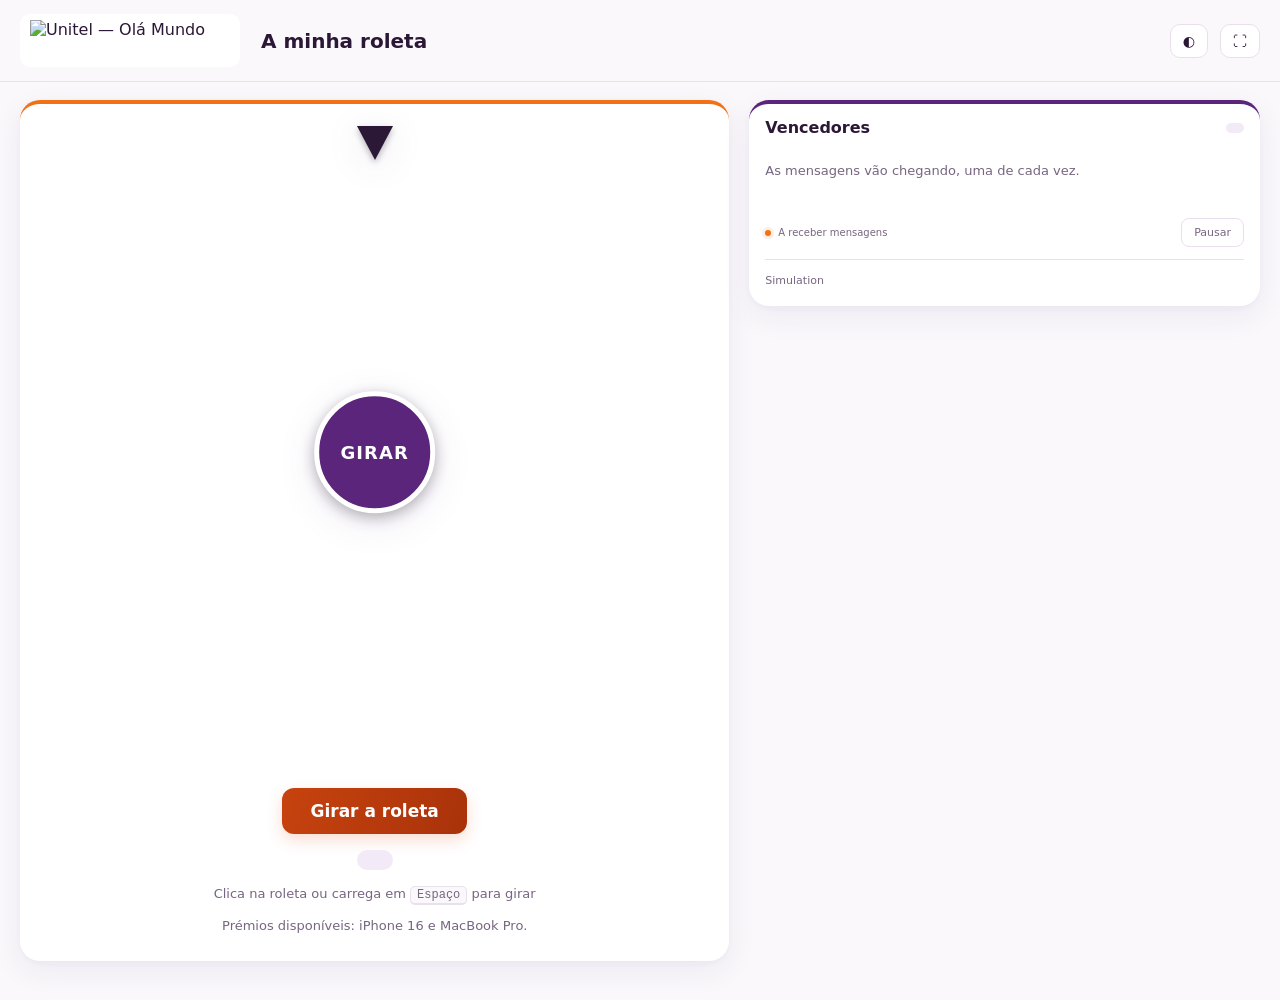
==== index.html @ e305be03 "Add files via upload" ====
<!doctype html>
<html lang="pt">
<head>
<meta charset="utf-8" />
<meta name="viewport" content="width=device-width, initial-scale=1, viewport-fit=cover" />
<title>Roleta de prémios</title>
<link rel="stylesheet" href="assets/participacao.css" />
<style>
:root {
  --brand-orange: #f27114; --brand-orange-deep: #c7430f; --brand-purple: #5b257c;
  --bg: #faf8fb; --panel: #ffffff; --ink: #2b1736; --muted: #776581; --line: #eadfed;
  --accent: #5b257c; --accent-ink: #fff; --accent-soft: #f3eaf7; --danger: #c63535;
  --shadow: 0 10px 30px #5b257c12, 0 2px 6px #5b257c0a;
  color-scheme: light; font-family: system-ui, -apple-system, "Segoe UI", Roboto, Arial, sans-serif;
}
@media (prefers-color-scheme: dark) {
  :root:not([data-theme="light"]) {
    --bg: #190f20; --panel: #281b30; --ink: #fff7fc; --muted: #c7b3ce; --line: #4b3555;
    --accent: #ffad68; --accent-soft: #3e2545; --shadow: 0 10px 30px #0006; color-scheme: dark;
  }
}
:root[data-theme="dark"] {
  --bg: #190f20; --panel: #281b30; --ink: #fff7fc; --muted: #c7b3ce; --line: #4b3555;
  --accent: #ffad68; --accent-soft: #3e2545; --shadow: 0 10px 30px #0006; color-scheme: dark;
}
* { box-sizing: border-box; }
body { margin: 0; min-height: 100vh; background: var(--bg); color: var(--ink); }
button, input, textarea, select { font: inherit; color: inherit; }
button { cursor: pointer; }
button:disabled { opacity: .5; cursor: not-allowed; }
[hidden] { display: none !important; }

header { display: flex; align-items: center; gap: 12px; padding: 14px 20px; max-width: 1280px; margin: 0 auto; }
.logo { display: block; width: 220px; height: auto; flex: none; object-fit: contain; background: #fff; border-radius: 10px; padding: 6px 10px; }
#wheelTitle { flex: 1; min-width: 0; border: 1px solid transparent; background: transparent; font-size: 20px; font-weight: 700; padding: 6px 8px; border-radius: 8px; }
#wheelTitle:hover, #wheelTitle:focus { border-color: var(--line); background: var(--panel); outline: none; }
.icon-btn { border: 1px solid var(--line); background: var(--panel); border-radius: 10px; padding: 8px 12px; font-size: 14px; white-space: nowrap; }
.icon-btn:hover { border-color: var(--accent); }

main { display: grid; grid-template-columns: minmax(0, 1.25fr) minmax(320px, .9fr); gap: 20px; max-width: 1280px; margin: 0 auto; padding: 0 20px 40px; }
@media (max-width: 900px) { main { grid-template-columns: minmax(0, 1fr); padding: 0 16px 32px; } header { padding: 12px 16px; } }

.stage { background: var(--panel); border-radius: 20px; box-shadow: var(--shadow); padding: 20px; display: flex; flex-direction: column; align-items: center; gap: 16px; }
.wheel-wrap { position: relative; width: 100%; max-width: 640px; aspect-ratio: 1; }
#wheel { width: 100%; height: 100%; display: block; cursor: pointer; touch-action: manipulation; }
.pointer { position: absolute; left: 50%; top: -6px; transform: translateX(-50%); width: 0; height: 0; border-left: 18px solid transparent; border-right: 18px solid transparent; border-top: 34px solid var(--ink); filter: drop-shadow(0 3px 3px #0004); pointer-events: none; z-index: 2; }
.hub { position: absolute; left: 50%; top: 50%; transform: translate(-50%, -50%); width: 19%; aspect-ratio: 1; border-radius: 50%; border: 5px solid #fff; background: var(--brand-purple); color: #fff; font-weight: 800; font-size: clamp(12px, 2.4vw, 18px); letter-spacing: .06em; box-shadow: 0 4px 14px #0004; }
.hub:hover:not(:disabled) { filter: brightness(1.1); }
.spin-row { display: flex; gap: 10px; flex-wrap: wrap; justify-content: center; align-items: center; }
.primary { background: var(--brand-orange-deep); color: var(--accent-ink); border: 0; border-radius: 12px; padding: 13px 28px; font-weight: 700; font-size: 17px; box-shadow: 0 6px 16px #e04a1130; }
.primary:hover:not(:disabled) { filter: brightness(1.08); }
.hint { color: var(--muted); font-size: 13px; }
kbd { border: 1px solid var(--line); border-bottom-width: 2px; border-radius: 5px; padding: 1px 6px; font-size: 12px; background: var(--bg); }

.side { display: flex; flex-direction: column; gap: 20px; min-width: 0; }
.card { background: var(--panel); border-radius: 20px; box-shadow: var(--shadow); overflow: hidden; }
.card-head { display: flex; align-items: center; justify-content: space-between; gap: 10px; padding: 14px 16px 0; }
.card-head h2 { margin: 0; font-size: 16px; }
.badge { background: var(--accent-soft); color: var(--accent); font-weight: 700; font-size: 12px; padding: 3px 9px; border-radius: 999px; }
.tabs { display: flex; gap: 2px; padding: 10px 10px 0; border-bottom: 1px solid var(--line); overflow-x: auto; }
.tab { border: 0; background: none; padding: 9px 12px; border-bottom: 2px solid transparent; color: var(--muted); font-weight: 600; font-size: 14px; white-space: nowrap; }
.tab[aria-selected="true"] { color: var(--accent); border-bottom-color: var(--accent); }
.panel { padding: 14px 16px 16px; }
.toolbar { display: flex; flex-wrap: wrap; gap: 6px; margin-bottom: 10px; }
.toolbar button { border: 1px solid var(--line); background: var(--bg); border-radius: 8px; padding: 6px 10px; font-size: 13px; }
.toolbar button:hover:not(:disabled) { border-color: var(--accent); color: var(--accent); }

#entriesText { width: 100%; min-height: 300px; resize: vertical; border: 1px solid var(--line); border-radius: 12px; padding: 10px 12px; background: var(--bg); line-height: 1.55; font-size: 15px; }
#entriesText:focus, .row input:focus, .field input:focus, .field select:focus { outline: 2px solid var(--accent); outline-offset: -1px; }
.list { max-height: 360px; overflow-y: auto; display: flex; flex-direction: column; gap: 6px; }
.row { display: grid; grid-template-columns: 14px 1fr 58px 30px 30px; gap: 6px; align-items: center; }
.row .dot { width: 14px; height: 14px; border-radius: 50%; }
.row input { min-width: 0; border: 1px solid var(--line); background: var(--bg); border-radius: 8px; padding: 6px 8px; font-size: 14px; }
.row.off input[type=text] { text-decoration: line-through; color: var(--muted); }
.row button { border: 0; background: none; padding: 4px; border-radius: 6px; color: var(--muted); font-size: 15px; }
.row button:hover { background: var(--bg); color: var(--ink); }
.list-head { display: grid; grid-template-columns: 14px 1fr 58px 30px 30px; gap: 6px; font-size: 11px; color: var(--muted); text-transform: uppercase; letter-spacing: .06em; margin-bottom: 6px; }
.add-row { display: flex; gap: 6px; margin-top: 10px; }
.add-row input { flex: 1; min-width: 0; border: 1px solid var(--line); background: var(--bg); border-radius: 8px; padding: 8px 10px; }
.add-row button { border: 0; background: var(--accent); color: var(--accent-ink); border-radius: 8px; padding: 8px 14px; font-weight: 600; }
.help { color: var(--muted); font-size: 12.5px; margin: 8px 0 0; line-height: 1.5; }
code { background: var(--bg); padding: 1px 5px; border-radius: 4px; font-size: 12px; }

.field { display: flex; align-items: center; justify-content: space-between; gap: 12px; padding: 10px 0; border-bottom: 1px solid var(--line); }
.field:last-child { border-bottom: 0; }
.field label { font-size: 14px; }
.field small { display: block; color: var(--muted); font-size: 12px; }
.field input[type=range] { width: 150px; accent-color: var(--accent); }
.field select { border: 1px solid var(--line); background: var(--bg); border-radius: 8px; padding: 6px 8px; }
.switch { appearance: none; width: 40px; height: 23px; border-radius: 999px; background: var(--line); position: relative; flex: none; cursor: pointer; transition: background .15s; }
.switch::after { content: ""; position: absolute; top: 3px; left: 3px; width: 17px; height: 17px; border-radius: 50%; background: #fff; transition: transform .15s; box-shadow: 0 1px 3px #0003; }
.switch:checked { background: var(--accent); }
.switch:checked::after { transform: translateX(17px); }
.palettes { display: grid; grid-template-columns: repeat(auto-fill, minmax(120px, 1fr)); gap: 8px; margin-bottom: 6px; }
.pal { border: 2px solid var(--line); background: var(--bg); border-radius: 10px; padding: 8px; text-align: left; font-size: 13px; }
.pal[aria-pressed="true"] { border-color: var(--accent); }
.pal .sw { display: flex; height: 14px; border-radius: 4px; overflow: hidden; margin-top: 6px; }
.pal .sw span { flex: 1; }

#results { list-style: none; margin: 0; padding: 0; max-height: 260px; overflow-y: auto; }
#results li { display: flex; align-items: center; gap: 10px; padding: 8px 0; border-bottom: 1px solid var(--line); font-size: 14px; }
#results li:last-child { border-bottom: 0; }
#results .n { color: var(--muted); font-size: 12px; width: 26px; flex: none; }
#results .nm { flex: 1; min-width: 0; overflow: hidden; text-overflow: ellipsis; white-space: nowrap; font-weight: 600; }
#results time { color: var(--muted); font-size: 12px; }
.empty { color: var(--muted); font-size: 14px; padding: 6px 0; }

.modal-bg { position: fixed; inset: 0; background: #0008; display: grid; place-items: center; z-index: 50; padding: 16px; animation: fade .2s ease-out; }
.modal { background: var(--panel); border-radius: 22px; padding: 28px 24px 22px; width: min(440px, 100%); text-align: center; box-shadow: 0 30px 60px #0005; animation: pop .35s cubic-bezier(.2, 1.4, .4, 1); }
.modal small { color: var(--muted); text-transform: uppercase; letter-spacing: .12em; font-size: 12px; font-weight: 700; }
.modal h3 { font-size: clamp(26px, 6vw, 40px); margin: 10px 0 20px; word-break: break-word; }
.modal .actions { display: flex; gap: 8px; justify-content: center; flex-wrap: wrap; }
.modal .actions button { border: 1px solid var(--line); background: var(--bg); border-radius: 10px; padding: 10px 16px; font-weight: 600; }
.modal .actions .primary { border: 0; background: var(--brand-orange-deep); }
.modal .actions .danger { color: var(--danger); }
#confetti { position: fixed; inset: 0; pointer-events: none; z-index: 60; width: 100%; height: 100%; }
.toast { position: fixed; left: 50%; bottom: 24px; transform: translateX(-50%); background: var(--ink); color: var(--bg); padding: 10px 18px; border-radius: 10px; font-size: 14px; z-index: 70; box-shadow: var(--shadow); max-width: calc(100% - 32px); }
@keyframes fade { from { opacity: 0; } }
@keyframes pop { from { transform: scale(.7); opacity: 0; } }
.side > .card:first-child, .side > .card:last-child, #clearResBtn { display: none; }
.prize-image { display: block; width: min(280px, 100%); height: 200px; object-fit: contain; margin: 20px auto; }
#attemptStatus { text-align: center; font-weight: 700; margin: 0; background: var(--accent-soft); padding: 10px 18px; border-radius: 999px; font-size: 14px; }
.prize-note { margin: 0; color: var(--muted); font-size: 13px; text-align: center; }
.hint { text-align: center; }
.stage { min-width: 0; padding: clamp(12px, 3vw, 28px); }
.wheel-wrap { filter: drop-shadow(0 8px 16px #5b257c20); }
.prize-image { background: white; border-radius: 18px; padding: 16px; }
@media (max-width: 420px) { .hub { border-width: 3px; } .pointer { border-left-width: 12px; border-right-width: 12px; border-top-width: 25px; } .hint { font-size: 11px; } }
/* Result cards share the orange and purple palette and adapt to short screens. */
.modal-bg { background: #210d2d99; backdrop-filter: blur(8px); -webkit-backdrop-filter: blur(8px); overflow-y: auto; }
.result-modal { position: relative; width: min(460px, 100%); max-height: calc(100dvh - 32px); overflow-y: auto; padding: 30px 26px 22px; border: 1px solid var(--line); background: linear-gradient(160deg, var(--accent-soft), var(--panel) 35%); box-shadow: 0 24px 90px #30113f60; }
.result-close { position: absolute; right: 12px; top: 12px; display: grid; place-items: center; width: 34px; height: 34px; border: 1px solid var(--line); border-radius: 50%; background: var(--panel); color: var(--muted); font-size: 22px; line-height: 1; }
.result-eyebrow { color: var(--accent); text-transform: uppercase; letter-spacing: .12em; font-size: 10px; font-weight: 800; padding: 8px 18px 0; }
.result-symbol { width: 54px; height: 54px; display: grid; place-items: center; margin: 18px auto 12px; border-radius: 18px; background: var(--brand-purple); box-shadow: 0 7px 20px #5b257c2b; color: #fff; font-size: 32px; }
.result-win .result-symbol { background: #fff0e2; color: #a53b0e; box-shadow: 0 7px 20px #f2711420; }
.result-modal h3 { font-size: clamp(24px, 5.8vw, 32px); line-height: 1.16; letter-spacing: -.035em; margin: 8px 0 10px; }
.result-subtitle { color: var(--muted); font-size: 13px; line-height: 1.6; margin: 0; }
.prize-showcase { margin: 18px 0 16px; padding: 16px 12px 12px; border: 1px solid #f1e2ed; border-radius: 20px; background: #fff; }
.prize-showcase .prize-image { width: 100%; height: clamp(120px, 21vh, 175px); padding: 0; margin: 0 auto 10px; border-radius: 0; }
.prize-caption { color: #725d7d; font-size: 10px; text-transform: uppercase; letter-spacing: .1em; font-weight: 700; }
.result-description { font-size: 13px; color: var(--muted); line-height: 1.7; margin: 18px 0; }
.product-features { display: flex; gap: 6px; flex-wrap: wrap; justify-content: center; margin: -4px 0 18px; }
.product-features span { font-size: 10px; font-weight: 650; background: var(--accent-soft); color: var(--accent); border-radius: 999px; padding: 6px 9px; }
.attempt-card { border: 1px solid var(--line); border-radius: 15px; padding: 14px 16px; background: var(--panel); text-align: left; margin: 18px 0; }
.attempt-card-heading { display: flex; align-items: baseline; justify-content: space-between; gap: 8px; font-size: 12px; color: var(--muted); }
.attempt-card-heading strong { font-size: 17px; color: var(--ink); }
.attempt-track { display: grid; grid-template-columns: repeat(10, minmax(0, 1fr)); gap: 5px; margin: 12px 0 8px; }
.attempt-track span { height: 6px; border-radius: 4px; background: var(--accent); }
.attempt-track .used { background: var(--line); }
.attempt-caption { font-size: 10px; color: var(--muted); }
.result-modal .actions .primary { width: 100%; padding: 14px 18px; border-radius: 13px; font-size: 14px; color: #fff; background: linear-gradient(110deg, #c7430f, #a9320a); }
.result-footer { margin: 14px 0 0; font-size: 10px; line-height: 1.5; color: var(--muted); }
.result-modal button:focus-visible { outline: 3px solid var(--accent); outline-offset: 3px; }
@media (max-width: 420px) { .result-modal { padding: 26px 20px 20px; } .result-eyebrow { font-size: 9px; } }
@media (prefers-reduced-motion: reduce) { .modal-bg, .result-modal { animation: none; } }
.winners-intro { margin: 0 0 18px; font-size: 13px; line-height: 1.6; color: var(--muted); }
.winners-demo { font-size: 10px; padding: 5px 9px; }
#results { max-height: none; overflow: visible; display: grid; gap: 12px; }
#results .winner-row { border: 1px solid var(--line); border-radius: 18px; padding: 16px 12px; gap: 13px; background: var(--bg); animation: winner-arrive .4s ease-out; }
#results .winner-row:first-child { border-color: var(--accent); background: var(--accent-soft); }
.winner-avatar { width: 56px; height: 56px; flex: none; position: relative; border-radius: 50%; background: var(--accent); color: #fff; display: grid; place-items: center; font-size: 22px; }
.winner-avatar::before { content: attr(data-initial); position: absolute; }
.winner-avatar img { width: 56px; height: 56px; border-radius: 50%; object-fit: cover; border: 3px solid var(--panel); position: relative; }
.winner-avatar > span { position: absolute; right: -2px; bottom: -2px; background: #ffedb0; color: #896000; width: 22px; height: 22px; display: grid; place-items: center; border: 2px solid var(--panel); border-radius: 50%; font-size: 13px; }
.winner-copy { display: flex; flex: 1; flex-direction: column; gap: 4px; min-width: 0; }
.winner-copy strong { font-size: 15px; color: var(--ink); }
.winner-copy > span { font-size: 13px; color: var(--muted); line-height: 1.4; }
.winner-copy b { color: var(--accent); font-weight: 750; }
.winner-copy small { font-size: 10px; color: var(--muted); }
.winner-product { width: 62px; height: 62px; flex: none; background: white; border-radius: 14px; display: grid; place-items: center; padding: 7px; }
.winner-product img { width: 100%; height: 100%; object-fit: contain; }
.winners-bottom { display: flex; align-items: center; justify-content: space-between; gap: 8px; margin: 18px 0 12px; color: var(--muted); font-size: 11px; }
.winners-bottom button { background: var(--panel); border: 1px solid var(--line); padding: 7px 12px; border-radius: 8px; font-size: 11px; }
.winners-disclaimer { font-size: 11px; line-height: 1.65; color: var(--muted); margin: 0; padding-top: 12px; border-top: 1px solid var(--line); }
@keyframes winner-arrive { from { opacity: .5; transform: translateY(6px); } to { opacity: 1; transform: translateY(0); } }
@media (max-width: 360px) { #results .winner-row { gap: 9px; padding: 12px 9px; } .winner-product { width: 48px; height: 48px; } .winner-avatar, .winner-avatar img { width: 46px; height: 46px; } .winner-copy > span { font-size: 12px; } }
@media (prefers-reduced-motion: reduce) { #results .winner-row { animation: none; } }
#results { display: flex; flex-direction: column; gap: 0; max-height: 430px; overflow-y: auto; overscroll-behavior: contain; overflow-anchor: none; scrollbar-width: thin; scrollbar-color: var(--line) transparent; }
#results .winner-row, #results .winner-row:first-child { background: transparent; border: 0; border-bottom: 1px solid var(--line); border-radius: 0; padding: 16px 0; gap: 10px; align-items: flex-start; animation: none; flex-shrink: 0; }
#results .winner-row.is-new { animation: comment-arrive .4s ease-out; }
#results .winner-row:last-child { border-bottom: 0; }
#results .winner-avatar, #results .winner-avatar img { width: 44px; height: 44px; }
#results .winner-product { width: 45px; height: 45px; padding: 5px; border: 1px solid var(--line); border-radius: 12px; }
.feed-message-head { display: flex; align-items: center; justify-content: space-between; gap: 6px; }
.feed-message-head strong { font-size: 13px; }
#results .feed-message-head time { white-space: nowrap; font-size: 9px; }
.feed-message-text { margin: 3px 0 5px; font-size: 13px; line-height: 1.5; color: var(--ink); overflow-wrap: anywhere; }
.winner-copy > .feed-prize { font-size: 10px; color: var(--accent); line-height: 1.5; }
.feed-indicator { display: flex; align-items: center; gap: 7px; font-size: 10px; }
.feed-indicator i { width: 6px; height: 6px; border-radius: 50%; background: var(--brand-orange); box-shadow: 0 0 0 3px #f271141c; flex: none; }
.feed-paused .feed-indicator i { background: var(--muted); box-shadow: none; }
@keyframes comment-arrive { from { opacity: 0; transform: translateY(-12px); } to { opacity: 1; transform: translateY(0); } }
@media (prefers-reduced-motion: reduce) { #results .winner-row.is-new { animation: none; } }
.winner-avatar .soft-portrait { filter: blur(.75px); }
.feed-message-head strong { overflow-wrap: anywhere; }
header { border-bottom: 1px solid var(--line); margin-bottom: 18px; }
.primary { background: linear-gradient(110deg, #c7430f, #a9320a); }
.primary:hover:not(:disabled) { box-shadow: 0 8px 22px #e04a1140; }
.stage { border-top: 4px solid var(--brand-orange); }
.side > .card:nth-child(2) { border-top: 4px solid var(--brand-purple); }
#attemptStatus { background: var(--accent-soft); color: var(--accent); }
@media (max-width: 600px) {
  header { flex-wrap: wrap; gap: 10px; }
  header .logo { width: 210px; max-width: calc(100% - 104px); margin-right: auto; }
  #wheelTitle { order: 4; flex-basis: 100%; font-size: 17px; padding: 4px 0 0; }
}
</style>
</head>
<body>
<header>
  <img class="logo" src="assets/unitel-logo.png" alt="Unitel — Olá Mundo" width="329" height="68" />
  <input readonly id="wheelTitle" value="A minha roleta" aria-label="Título da roleta" maxlength="80" />
  <button class="icon-btn" id="themeBtn" title="Alternar tema">◐</button>
  <button class="icon-btn" id="fullBtn" title="Ecrã inteiro">⛶</button>
</header>

<main>
  <section class="stage">
    <div class="wheel-wrap" id="wheelWrap">
      <div class="pointer"></div>
      <canvas id="wheel" aria-label="Roleta com iPhone 16, MacBook Pro, motorizada Lingken e fatias sem prémio"></canvas>
      <button class="hub" id="hubBtn" aria-label="Girar">GIRAR</button>
    </div>
    <div class="spin-row">
      <button class="primary" id="spinBtn">Girar a roleta</button>
    </div>
    <p id="attemptStatus" role="status" aria-live="polite"></p>
    <div class="hint">Clica na roleta ou carrega em <kbd>Espaço</kbd> para girar</div>
    <p class="prize-note">Prémios disponíveis: iPhone 16 e MacBook Pro.</p>
  </section>

  <aside class="side">
    <div class="card">
      <div class="card-head"><h2>Nomes</h2><span class="badge" id="countBadge">Fatias (0)</span></div>
      <div class="tabs" role="tablist">
        <button class="tab" role="tab" data-tab="text" aria-selected="true">Texto</button>
        <button class="tab" role="tab" data-tab="list" aria-selected="false">Lista</button>
        <button class="tab" role="tab" data-tab="style" aria-selected="false">Estilo</button>
        <button class="tab" role="tab" data-tab="sound" aria-selected="false">Som</button>
        <button class="tab" role="tab" data-tab="timing" aria-selected="false">Tempo</button>
      </div>

      <div class="panel" data-panel="text">
        <div class="toolbar">
          <button id="shuffleBtn">🔀 Baralhar</button>
          <button id="sortBtn">🔤 Ordenar</button>
          <button id="importBtn">📄 Importar CSV/TXT</button>
          <button id="clearBtn">🗑 Limpar</button>
        </div>
        <textarea id="entriesText" spellcheck="false" aria-label="Um nome por linha"></textarea>
        <p class="help">Um nome por linha. Peso: <code>3, Pizza</code> (3× mais provável). Ocultar uma fatia: começa a linha com <code>//</code>. Máximo de 1100 fatias.</p>
      </div>

      <div class="panel" data-panel="list" hidden>
        <div class="toolbar">
          <button id="showAllBtn">👁 Mostrar todas</button>
          <button id="resetWeightsBtn">⚖ Pesos iguais</button>
        </div>
        <div class="list-head"><span></span><span>Nome</span><span>Peso</span><span></span><span></span></div>
        <div class="list" id="list"></div>
        <form class="add-row" id="addForm">
          <input id="addInput" placeholder="Adicionar nome…" maxlength="200" />
          <button>Adicionar</button>
        </form>
      </div>

      <div class="panel" data-panel="style" hidden>
        <div class="palettes" id="palettes"></div>
        <div class="field"><label>Mostrar percentagem<small>Probabilidade em cada fatia</small></label><input type="checkbox" class="switch" id="optPercent" /></div>
        <div class="field"><label>Contorno das fatias</label><input type="checkbox" class="switch" id="optBorder" /></div>
        <div class="field"><label>Tamanho do texto</label><input type="range" id="optFont" min="0.6" max="1.6" step="0.05" /></div>
      </div>

      <div class="panel" data-panel="sound" hidden>
        <div class="field"><label>Som de “tique” ao girar</label><input type="checkbox" class="switch" id="optTick" /></div>
        <div class="field"><label>Som de vitória</label><input type="checkbox" class="switch" id="optWinSound" /></div>
        <div class="field"><label>Volume</label><input type="range" id="optVolume" min="0" max="1" step="0.05" /></div>
        <div class="field"><label>Confetti</label><input type="checkbox" class="switch" id="optConfetti" /></div>
      </div>

      <div class="panel" data-panel="timing" hidden>
        <div class="field"><label>Duração do giro<small id="durLabel"></small></label><input type="range" id="optDuration" min="2" max="20" step="1" /></div>
        <div class="field"><label>Modo eliminação<small>Oculta o vencedor automaticamente após cada giro</small></label><input type="checkbox" class="switch" id="optElim" /></div>
        <div class="field"><label>Mostrar janela do vencedor</label><input type="checkbox" class="switch" id="optPopup" /></div>
      </div>
    </div>

    <div class="card">
      <div class="card-head"><h2>Vencedores</h2><span class="badge winners-demo"></span><span id="resBadge" hidden></span></div>
      <div class="panel">
        <div class="toolbar">
          <button id="copyResBtn" hidden>Copiar</button>
          <button id="clearResBtn">🗑 Limpar</button>
        </div>
        <p class="winners-intro">As mensagens vão chegando, uma de cada vez.</p>
        <ul id="results" aria-label="Mensagens simuladas de vencedores"></ul>
        <div class="winners-bottom"><span class="feed-indicator"><i aria-hidden="true"></i><span id="feedStatus">A receber mensagens</span></span><button id="toggleWinners" type="button" aria-pressed="false">Pausar</button></div>
        <p class="winners-disclaimer">Simulation</p>
      </div>
    </div>

    <div class="card">
      <div class="card-head"><h2>Guardar e partilhar</h2></div>
      <div class="panel">
        <div class="toolbar" style="margin:0">
          <button id="shareBtn">🔗 Copiar link</button>
          <button id="exportBtn">⬇ Exportar JSON</button>
          <button id="importJsonBtn">⬆ Importar JSON</button>
        </div>
        <p class="help">A roleta é guardada automaticamente neste navegador. O link contém a roleta completa.</p>
      </div>
    </div>
  </aside>
</main>

<input type="file" id="fileInput" accept=".csv,.tsv,.txt,text/plain,text/csv" hidden />
<input type="file" id="jsonInput" accept=".json,application/json" hidden />
<canvas id="confetti"></canvas>

<script src="assets/prizes.js"></script>
<script src="assets/participacao.js"></script>
<script>
(() => {
  const MAX_SLICES = 1100, MAX_FILE = 300 * 1024, STORE_KEY = 'roleta-v1';
  const PALETTES = {
    vivo:   { name: 'Laranja e roxo', colors: ['#5b257c', '#f27114', '#702f91', '#c7430f', '#50216d', '#ff9600', '#5b257c', '#f27114'] },
    pastel: { name: 'Pastel', colors: ['#ffadad', '#ffd6a5', '#fdffb6', '#caffbf', '#9bf6ff', '#a0c4ff', '#bdb2ff', '#ffc6ff'] },
    oceano: { name: 'Oceano', colors: ['#03045e', '#0077b6', '#00b4d8', '#48cae4', '#023e8a', '#0096c7', '#90e0ef', '#005f73'] },
    floresta: { name: 'Floresta', colors: ['#2d6a4f', '#40916c', '#95d5b2', '#1b4332', '#74c69d', '#b7e4c7', '#52b788', '#081c15'] },
    neon:   { name: 'Neon',   colors: ['#f72585', '#7209b7', '#3a0ca3', '#4361ee', '#4cc9f0', '#b5179e', '#560bad', '#480ca8'] },
    outono: { name: 'Outono', colors: ['#9b2226', '#ae2012', '#bb3e03', '#ca6702', '#ee9b00', '#e9d8a6', '#94d2bd', '#005f73'] },
    mono:   { name: 'Mono',   colors: ['#222222', '#444444', '#666666', '#888888', '#aaaaaa', '#cccccc'] },
  };
  const TOTAL_SPINS = 10;
  const PRODUCTS = ['iPhone 16', 'MacBook Pro'];
  const PROGRESS_KEY = 'roleta-products-progress-v1';
  let attempts = 0;
  try {
    const stored = JSON.parse(localStorage.getItem(PROGRESS_KEY));
    if (Number.isInteger(stored) && stored >= 0 && stored <= TOTAL_SPINS) attempts = stored;
  } catch {}
  const DEFAULT = {
    title: 'Roleta de prémios',
    entries: ['iPhone 16', 'Motorizada', 'MacBook Pro', 'Tenta novamente', 'iPhone 16', 'Motorizada', 'MacBook Pro', 'Tenta novamente'].map(text => ({ text, weight: 1, hidden: false })),
    results: [],
    opts: { palette: 'vivo', percent: false, border: true, font: 1, tick: true, winSound: true, volume: 0.6, confetti: true, duration: 6, elim: false, popup: true },
  };

  const $ = id => document.getElementById(id);
  const canvas = $('wheel'), ctx = canvas.getContext('2d');
  let state = load();
  state.entries = structuredClone(DEFAULT.entries);
  state.title = DEFAULT.title;
  state.opts.elim = false;
  state.opts.popup = true;
  let rotation = 0, spinning = false;
  let participantReady = false;
  const PRODUCT_DETAILS = window.RoletaPrizes;
  const PRODUCT_ASSETS = {
    ...Object.fromEntries(Object.entries(PRODUCT_DETAILS).map(([name, prize]) => [name, prize.image])),
    Motorizada: 'assets/lingken-lk50-2b.jpg',
  };
  const productImages = {};
  for (const [name, src] of Object.entries(PRODUCT_ASSETS)) {
    const image = new Image();
    productImages[name] = image;
    image.onload = () => draw();
    image.onerror = () => { image.failed = true; draw(); };
    image.src = src;
  }

  // ---------- persistence ----------
  function load() {
    const fromHash = readHash();
    if (fromHash) return fromHash;
    try {
      const raw = localStorage.getItem(STORE_KEY);
      if (raw) return normalize(JSON.parse(raw));
    } catch {}
    return structuredClone(DEFAULT);
  }
  function normalize(s) {
    const out = structuredClone(DEFAULT);
    if (!s || typeof s !== 'object') return out;
    if (typeof s.title === 'string') out.title = s.title.slice(0, 80);
    if (Array.isArray(s.entries)) out.entries = s.entries.slice(0, MAX_SLICES).filter(e => e && typeof e.text === 'string' && e.text.trim())
      .map(e => ({ text: e.text.slice(0, 200), weight: clampWeight(e.weight), hidden: !!e.hidden }));
    if (Array.isArray(s.results)) out.results = s.results.filter(r => r && typeof r.text === 'string').slice(0, 500);
    if (s.opts && typeof s.opts === 'object') Object.assign(out.opts, s.opts);
    if (!PALETTES[out.opts.palette]) out.opts.palette = 'vivo';
    return out;
  }
  function save() {
    try { localStorage.setItem(STORE_KEY, JSON.stringify(state)); } catch {}
  }
  function encodeState() {
    const json = JSON.stringify({ title: state.title, entries: state.entries, opts: state.opts });
    const bytes = new TextEncoder().encode(json);
    let bin = '';
    for (let i = 0; i < bytes.length; i += 0x8000) bin += String.fromCharCode.apply(null, bytes.subarray(i, i + 0x8000));
    return btoa(bin).replace(/\+/g, '-').replace(/\//g, '_').replace(/=+$/, '');
  }
  function readHash() {
    const m = location.hash.match(/^#w=(.+)$/);
    if (!m) return null;
    try {
      const bin = atob(m[1].replace(/-/g, '+').replace(/_/g, '/'));
      const bytes = Uint8Array.from(bin, c => c.charCodeAt(0));
      history.replaceState(null, '', location.pathname + location.search);
      return normalize(JSON.parse(new TextDecoder().decode(bytes)));
    } catch { return null; }
  }

  // ---------- entries text <-> model ----------
  function clampWeight(w) { w = Number(w); return Number.isFinite(w) && w > 0 ? Math.min(w, 1000) : 1; }
  function parseText(text) {
    const out = [];
    for (let line of text.split(/\r?\n/)) {
      let hidden = false;
      line = line.trim();
      if (line.startsWith('//')) { hidden = true; line = line.slice(2).trim(); }
      if (!line) continue;
      let weight = 1;
      const m = line.match(/^(\d+(?:[.]\d+)?)\s*,\s*(.+)$/);
      if (m) { weight = clampWeight(m[1]); line = m[2].trim(); }
      out.push({ text: line.slice(0, 200), weight, hidden });
      if (out.length >= MAX_SLICES) break;
    }
    return out;
  }
  function serialize(entries) {
    return entries.map(e => (e.hidden ? '// ' : '') + (e.weight !== 1 ? e.weight + ', ' : '') + e.text).join('\n');
  }
  const visible = () => state.entries.filter(e => !e.hidden);

  // ---------- secure random ----------
  function rand() {
    const a = new Uint32Array(1);
    crypto.getRandomValues(a);
    return a[0] / 4294967296;
  }

  // ---------- drawing ----------
  function sliceColors(n) {
    const c = PALETTES[state.opts.palette].colors;
    const out = [];
    for (let i = 0; i < n; i++) out.push(c[i % c.length]);
    // avoid same colour on first/last neighbour
    if (n > 1 && out[n - 1] === out[0]) out[n - 1] = c[1 % c.length];
    return out;
  }
  function textColor(hex) {
    const v = parseInt(hex.slice(1), 16), r = v >> 16, g = (v >> 8) & 255, b = v & 255;
    const channels = [r, g, b].map(v => {
      const c = v / 255;
      return c <= 0.04045 ? c / 12.92 : Math.pow((c + 0.055) / 1.055, 2.4);
    });
    const luminance = channels[0] * 0.2126 + channels[1] * 0.7152 + channels[2] * 0.0722;
    return luminance > 0.22 ? '#25132d' : '#ffffff';
  }
  function layout() {
    const vis = visible();
    const total = vis.reduce((s, e) => s + e.weight, 0);
    let acc = 0;
    return vis.map(e => {
      const start = acc / total * Math.PI * 2;
      acc += e.weight;
      return { entry: e, start, end: acc / total * Math.PI * 2, pct: e.weight / total * 100 };
    });
  }
  function resize() {
    const size = canvas.getBoundingClientRect().width;
    const dpr = Math.min(window.devicePixelRatio || 1, 2);
    canvas.width = Math.round(size * dpr);
    canvas.height = Math.round(size * dpr);
    draw();
  }
  function draw() {
    const W = canvas.width, R = W / 2, r = R * 0.96;
    ctx.clearRect(0, 0, W, W);
    const slices = layout();
    ctx.save();
    ctx.translate(R, R);
    // outer rim
    ctx.beginPath(); ctx.arc(0, 0, R * 0.995, 0, Math.PI * 2);
    ctx.fillStyle = getComputedStyle(document.documentElement).getPropertyValue('--ink').trim() || '#222';
    ctx.fill();
    if (!slices.length) {
      ctx.beginPath(); ctx.arc(0, 0, r, 0, Math.PI * 2); ctx.fillStyle = '#ccc'; ctx.fill();
      ctx.fillStyle = '#555'; ctx.font = `600 ${W * 0.04}px system-ui`; ctx.textAlign = 'center';
      ctx.fillText('Adiciona nomes', 0, -R * 0.3);
      ctx.restore(); return;
    }
    const colors = PALETTES.vivo.colors;
    const base = -Math.PI / 2 + rotation;
    slices.forEach((s, i) => {
      ctx.beginPath(); ctx.moveTo(0, 0);
      ctx.arc(0, 0, r, base + s.start, base + s.end);
      ctx.closePath();
      ctx.fillStyle = colors[i]; ctx.fill();
      if (state.opts.border && slices.length < 300) { ctx.strokeStyle = '#ffffffaa'; ctx.lineWidth = Math.max(1, W * 0.002); ctx.stroke(); }
    });
    // Each product sits inside a white medallion that fits within its slice.
    slices.forEach((s, i) => {
      const middle = base + (s.start + s.end) / 2;
      const badgeRadius = r * 0.195;
      const badgeY = -r * 0.59;
      ctx.save();
      ctx.rotate(middle + Math.PI / 2);
      const image = productImages[s.entry.text];
      if (image) {
        ctx.save();
        ctx.shadowColor = '#17102b25'; ctx.shadowBlur = W * 0.012;
        ctx.shadowOffsetY = W * 0.004;
        ctx.beginPath(); ctx.arc(0, badgeY, badgeRadius, 0, Math.PI * 2);
        ctx.fillStyle = '#fff'; ctx.fill();
        ctx.restore();
        if (image.complete && image.naturalWidth > 0) {
          const maxW = badgeRadius * 1.36, maxH = badgeRadius * 1.36;
          const scale = Math.min(maxW / image.naturalWidth, maxH / image.naturalHeight);
          const width = image.naturalWidth * scale, height = image.naturalHeight * scale;
          ctx.drawImage(image, -width / 2, badgeY - height / 2, width, height);
        } else {
          ctx.fillStyle = '#5b257c';
          ctx.font = `700 ${W * 0.023}px system-ui`;
          ctx.textAlign = 'center'; ctx.textBaseline = 'middle';
          ctx.fillText(s.entry.text, 0, badgeY, badgeRadius * 1.7);
        }
      } else {
        ctx.fillStyle = textColor(colors[i]); ctx.textAlign = 'center'; ctx.textBaseline = 'middle';
        ctx.font = `500 ${W * 0.085}px system-ui`;
        ctx.fillText('↻', 0, badgeY);
      }
      ctx.fillStyle = textColor(colors[i]); ctx.textAlign = 'center'; ctx.textBaseline = 'middle';
      ctx.font = `750 ${W * (s.entry.text === 'Tenta novamente' ? 0.023 : 0.03)}px system-ui`;
      ctx.fillText(s.entry.text, 0, -r * 0.865, r * 0.58);
      ctx.restore();
    });
    ctx.restore();
  }

  // ---------- sound ----------
  let audio;
  function beep(freq, dur, type = 'triangle', vol = 1) {
    if (!state.opts.volume) return;
    try {
      audio = audio || new (window.AudioContext || window.webkitAudioContext)();
      const o = audio.createOscillator(), g = audio.createGain(), t = audio.currentTime;
      o.type = type; o.frequency.value = freq;
      g.gain.setValueAtTime(0.25 * vol * state.opts.volume, t);
      g.gain.exponentialRampToValueAtTime(0.0001, t + dur);
      o.connect(g).connect(audio.destination);
      o.start(t); o.stop(t + dur);
    } catch {}
  }
  function winFanfare() {
    [523, 659, 784, 1047].forEach((f, i) => setTimeout(() => beep(f, 0.35, 'square', 0.6), i * 110));
  }

  // ---------- spinning ----------
  const ease = t => 1 - Math.pow(1 - t, 4);
  function spin() {
    if (!participantReady || spinning || attempts >= TOTAL_SPINS || document.querySelector('.modal-bg')) return;
    const slices = layout();
    if (!slices.length) { toast('Adiciona pelo menos um nome.'); return; }
    if (audio && audio.state === 'suspended') audio.resume();
    const winning = attempts + 1 === 4;
    const outcome = winning ? PRODUCTS[Math.floor(rand() * PRODUCTS.length)] : 'Tenta novamente';
    const candidates = slices.filter(slice => slice.entry.text === outcome);
    const win = candidates[Math.floor(rand() * candidates.length)];
    const margin = (win.end - win.start) * 0.08;
    const target = win.start + margin + rand() * (win.end - win.start - margin * 2);
    // pointer (top) reads wheel angle (-rotation mod 2π)
    const TAU = Math.PI * 2;
    const from = rotation;
    const delta = (((-target - from) % TAU) + TAU) % TAU;
    const turns = Math.max(3, Math.round(state.opts.duration * 0.9));
    const to = from + turns * TAU + delta;
    const dur = state.opts.duration * 1000;
    const t0 = performance.now();
    let lastSlice = -1, lastTick = 0;
    setSpinning(true);
    const frame = now => {
      const p = Math.min(1, (now - t0) / dur);
      rotation = from + (to - from) * ease(p);
      draw();
      if (state.opts.tick) {
        const a = ((-rotation % TAU) + TAU) % TAU;
        const cur = slices.findIndex(s => a < s.end);
        if (cur !== lastSlice) {
          if (lastSlice !== -1 && now - lastTick > 35) { beep(1400, 0.03, 'square', 0.5); lastTick = now; }
          lastSlice = cur;
        }
      }
      if (p < 1) requestAnimationFrame(frame);
      else { rotation = to % TAU; finish(win.entry); }
    };
    requestAnimationFrame(frame);
  }
  function setSpinning(v) {
    spinning = v;
    $('spinBtn').disabled = v || attempts >= TOTAL_SPINS; $('hubBtn').disabled = v || attempts >= TOTAL_SPINS;
    $('attemptStatus').textContent = `${TOTAL_SPINS - attempts} de ${TOTAL_SPINS} giros disponíveis · ${attempts} realizados`;
    $('spinBtn').textContent = attempts >= TOTAL_SPINS ? 'Giros esgotados' : 'Girar a roleta';
    $('entriesText').readOnly = v;
    document.querySelectorAll('#list input, #list button, #addForm button, .toolbar button').forEach(b => b.disabled = v);
  }
  function finish(entry) {
    attempts += 1;
    try { localStorage.setItem(PROGRESS_KEY, JSON.stringify(attempts)); } catch {}
    const won = attempts === 4 && PRODUCTS.includes(entry.text);
    state.results.unshift({ text: `Tentativa ${attempts}: ${won ? entry.text : 'Sem prémio'}`, at: Date.now() });
    setSpinning(false);
    renderResults(); save();
    if (won) {
      document.querySelector('.toast')?.remove();
      clearTimeout(toastTimer);
      if (state.opts.winSound) winFanfare();
      if (state.opts.confetti) confetti();
      showWinner(entry);
    } else {
      showResultModal();
    }
  }

  // ---------- result modal ----------
  function showWinner(entry) {
    const prize = PRODUCT_DETAILS[entry.text];
    if (!prize) return;
    try {
      localStorage.setItem('roleta-awarded-prize-v1', JSON.stringify({ id: prize.id, at: Date.now() }));
    } catch {}
    showResultModal(entry);
  }

  function receivePrize(prize) {
    const destination = new URL('parabens.html', location.href);
    destination.search = location.search;
    destination.searchParams.set('premio', prize.id);
    location.assign(destination.href);
  }

  function showResultModal(entry = null) {
    const won = !!entry;
    const remaining = TOTAL_SPINS - attempts;
    const exhausted = remaining === 0;
    const detail = won ? PRODUCT_DETAILS[entry.text] : null;
    const bg = document.createElement('div');
    bg.className = 'modal-bg';
    bg.innerHTML = `<div class="modal result-modal ${won ? 'result-win' : 'result-loss'}" role="dialog" aria-modal="true" aria-labelledby="winnerTitle" aria-describedby="resultDescription">
      <button class="result-close" data-a="close" aria-label="Fechar janela">×</button>
      <div class="result-eyebrow">${won ? 'Um momento para celebrar' : exhausted ? 'Participação concluída' : 'A próxima volta espera por ti'}</div>
      <div class="result-symbol" aria-hidden="true">${won ? '✦' : exhausted ? '✓' : '↻'}</div>
      <h3 id="winnerTitle"></h3>
      <p class="result-subtitle"></p>
      ${won ? '<div class="prize-showcase"><img class="prize-image" /><span class="prize-caption"></span></div>' : ''}
      <p class="result-description" id="resultDescription"></p>
      ${won ? '<div class="product-features"></div>' : ''}
      <div class="attempt-card">
        <div class="attempt-card-heading"><span>${exhausted ? 'Giros concluídos' : 'Ainda tens'}</span><strong>${exhausted ? `${TOTAL_SPINS} de ${TOTAL_SPINS}` : `${remaining} ${remaining === 1 ? 'tentativa' : 'tentativas'}`}</strong></div>
        <div class="attempt-track" aria-hidden="true">${Array.from({length: TOTAL_SPINS}, (_, i) => `<span class="${i < attempts ? 'used' : ''}"></span>`).join('')}</div>
        <span class="attempt-caption">${attempts} de ${TOTAL_SPINS} tentativas utilizadas</span>
      </div>
      <div class="actions"><button class="primary" data-a="${won ? 'receive' : 'close'}">${won ? 'Receber o meu prémio' : exhausted ? 'Ver vencedores' : 'Tentar novamente'}<span aria-hidden="true"> →</span></button></div>
      <p class="result-footer">${exhausted ? 'Obrigado por participares na roleta.' : 'Prémios disponíveis: iPhone 16 e MacBook Pro.'}</p>
    </div>`;
    bg.querySelector('h3').textContent = won ? `Parabéns! Ganhaste um ${detail.name}!` : exhausted ? 'Terminaste os teus giros' : 'Não foi desta vez!';
    bg.querySelector('.result-subtitle').textContent = won ? 'O teu prémio merece ser celebrado.' : exhausted ? 'As tuas 10 tentativas foram utilizadas.' : 'Este giro não teve prémio.';
    bg.querySelector('.result-description').textContent = won ? detail.description : exhausted ? 'Obrigado por participares. Já utilizaste todas as tentativas disponíveis nesta roleta.' : `Restam ${remaining} ${remaining === 1 ? 'tentativa para continuar' : 'tentativas para continuares'} a jogar. Quando estiveres pronto, volta a girar a roleta.`;
    if (won) {
      bg.querySelector('.attempt-card').remove();
      const img = bg.querySelector('img');
      img.src = PRODUCT_ASSETS[entry.text]; img.alt = detail.name;
      bg.querySelector('.prize-caption').textContent = detail.category;
      for (const feature of detail.features) {
        const chip = document.createElement('span'); chip.textContent = feature;
        bg.querySelector('.product-features').appendChild(chip);
      }
    }
    const previousOverflow = document.body.style.overflow;
    document.body.style.overflow = 'hidden';
    const close = () => {
      bg.remove(); document.body.style.overflow = previousOverflow;
      document.removeEventListener('keydown', onKey);
      if (exhausted) { $('attemptStatus').tabIndex = -1; $('attemptStatus').focus(); }
      else $('spinBtn').focus();
    };
    const onKey = e => {
      if (e.key === 'Escape') { e.preventDefault(); close(); }
      if (e.key === 'Tab') {
        const buttons = [...bg.querySelectorAll('button')];
        const first = buttons[0], last = buttons[buttons.length - 1];
        if (e.shiftKey && document.activeElement === first) { e.preventDefault(); last.focus(); }
        else if (!e.shiftKey && document.activeElement === last) { e.preventDefault(); first.focus(); }
      }
    };
    bg.addEventListener('click', e => {
      if (won && e.target.closest('[data-a="receive"]')) { receivePrize(detail); return; }
      if (e.target === bg || e.target.closest('[data-a="close"]')) close();
    });
    document.addEventListener('keydown', onKey);
    document.body.appendChild(bg);
    bg.querySelector('.primary').focus();
  }

  // ---------- confetti ----------
  const cf = $('confetti'), cfx = cf.getContext('2d');
  function confetti() {
    cf.width = innerWidth; cf.height = innerHeight;
    const cols = PALETTES.vivo.colors.concat(['#ffffff', '#ffd2ad']);
    const parts = Array.from({ length: 160 }, () => ({
      x: innerWidth / 2 + (rand() - .5) * 200, y: innerHeight * 0.45,
      vx: (rand() - .5) * 16, vy: -rand() * 16 - 4, s: 6 + rand() * 6,
      r: rand() * 6, vr: (rand() - .5) * .4, c: cols[Math.floor(rand() * cols.length)],
    }));
    const t0 = performance.now();
    const step = now => {
      cfx.clearRect(0, 0, cf.width, cf.height);
      parts.forEach(p => {
        p.vy += 0.38; p.vx *= 0.99; p.x += p.vx; p.y += p.vy; p.r += p.vr;
        cfx.save(); cfx.translate(p.x, p.y); cfx.rotate(p.r);
        cfx.fillStyle = p.c; cfx.fillRect(-p.s / 2, -p.s / 4, p.s, p.s / 2); cfx.restore();
      });
      if (now - t0 < 3200) requestAnimationFrame(step); else cfx.clearRect(0, 0, cf.width, cf.height);
    };
    requestAnimationFrame(step);
  }

  // ---------- UI rendering ----------
  function syncFromModel() {
    $('entriesText').value = serialize(state.entries);
    renderAll();
  }
  function renderAll() {
    const vis = visible().length;
    const hid = state.entries.length - vis;
    $('countBadge').textContent = `Fatias (${vis})` + (hid ? ` · ${hid} ocultas` : '');
    renderList(); draw(); save();
  }
  function renderList() {
    const list = $('list');
    if ($('list').closest('.panel').hidden) return;
    const colors = sliceColors(visible().length);
    let vi = 0;
    list.replaceChildren(...state.entries.map((e, i) => {
      const row = document.createElement('div');
      row.className = 'row' + (e.hidden ? ' off' : '');
      row.innerHTML = `<span class="dot"></span><input type="text" aria-label="Nome" /><input type="number" min="0.1" step="0.5" aria-label="Peso" /><button title="${e.hidden ? 'Mostrar' : 'Ocultar'}">${e.hidden ? '🙈' : '👁'}</button><button title="Remover">✕</button>`;
      row.querySelector('.dot').style.background = e.hidden ? 'transparent' : colors[vi++];
      if (e.hidden) row.querySelector('.dot').style.border = '1px dashed var(--muted)';
      const [name, weight] = row.querySelectorAll('input');
      name.value = e.text; weight.value = e.weight;
      name.addEventListener('change', () => { const v = name.value.trim(); if (v) e.text = v.slice(0, 200); else state.entries.splice(i, 1); syncFromModel(); });
      weight.addEventListener('change', () => { e.weight = clampWeight(weight.value); syncFromModel(); });
      const [hideB, delB] = row.querySelectorAll('button');
      hideB.addEventListener('click', () => { e.hidden = !e.hidden; syncFromModel(); });
      delB.addEventListener('click', () => { state.entries.splice(i, 1); syncFromModel(); });
      return row;
    }));
    if (!state.entries.length) list.innerHTML = '<div class="empty">Sem nomes ainda.</div>';
  }
  const DEMO_WINNERS = [
  {
    "name": "António Kassoma",
    "product": "MacBook Pro",
    "photo": "assets/winners/antonio.jpg",
    "soft": false
  },
  {
    "name": "Maria Miguel",
    "product": "iPhone 16",
    "photo": "assets/winners/beatriz.jpg",
    "soft": false
  },
  {
    "name": "Manuel Kapenda",
    "product": "Motorizada",
    "photo": "assets/winners/manuel.jpg",
    "soft": false
  },
  {
    "name": "Ana Salvador",
    "product": "MacBook Pro",
    "photo": "assets/winners/african-portraits/photo-1757649734013-705dd6456c02.jpg",
    "soft": true
  },
  {
    "name": "José Domingos",
    "product": "iPhone 16",
    "photo": "assets/winners/african-portraits/photo-1776781205743-33b4c1106adc.jpg",
    "soft": false
  },
  {
    "name": "Beatriz Fernandes",
    "product": "Motorizada",
    "photo": "assets/winners/african-portraits/photo-1613876215075-276fd62c89a4.jpg",
    "soft": false
  },
  {
    "name": "João Mateus",
    "product": "MacBook Pro",
    "photo": "assets/winners/african-portraits/photo-1784651989032-b55410f21e52.jpg",
    "soft": false
  },
  {
    "name": "Isabel Costa",
    "product": "iPhone 16",
    "photo": "assets/winners/african-portraits/photo-1593351799227-75df2026356b.jpg",
    "soft": false
  },
  {
    "name": "Pedro António",
    "product": "Motorizada",
    "photo": "assets/winners/african-portraits/photo-1693070503207-6ad6bf8b9a00.jpg",
    "soft": true
  },
  {
    "name": "Teresa Silva",
    "product": "MacBook Pro",
    "photo": "assets/winners/african-portraits/photo-1505421031134-e57263cae630.jpg",
    "soft": false
  },
  {
    "name": "Francisco João",
    "product": "iPhone 16",
    "photo": "assets/winners/african-portraits/photo-1784988633908-8b5ae30c4c74.jpg",
    "soft": false
  },
  {
    "name": "Joana Santos",
    "product": "Motorizada",
    "photo": "assets/winners/african-portraits/photo-1620424037570-15137a4a562d.jpg",
    "soft": false
  },
  {
    "name": "Domingos Afonso",
    "product": "MacBook Pro",
    "photo": "assets/winners/african-portraits/photo-1560787313-5dff3307e257.jpg",
    "soft": false
  },
  {
    "name": "Francisca Ferreira",
    "product": "iPhone 16",
    "photo": "assets/winners/african-portraits/photo-1743871698163-a2e470d8eac7.jpg",
    "soft": true
  },
  {
    "name": "Joaquim Francisco",
    "product": "Motorizada",
    "photo": "assets/winners/african-portraits/photo-1518809595274-1471d16319b7.jpg",
    "soft": false
  },
  {
    "name": "Domingas Lopes",
    "product": "MacBook Pro",
    "photo": "assets/winners/african-portraits/photo-1532076904124-d4e8fe7fbbec.jpg",
    "soft": false
  },
  {
    "name": "Paulo Agostinho",
    "product": "iPhone 16",
    "photo": "assets/winners/african-portraits/photo-1596580817363-a4a8f67d4bc8.jpg",
    "soft": false
  },
  {
    "name": "Paula Mendes",
    "product": "Motorizada",
    "photo": "assets/winners/african-portraits/photo-1662850886700-4ec19bd30d11.jpg",
    "soft": false
  },
  {
    "name": "Carlos Baptista",
    "product": "MacBook Pro",
    "photo": "assets/winners/african-portraits/photo-1565148343401-5e4aa8f9c2cf.jpg",
    "soft": true
  },
  {
    "name": "Carla Neto",
    "product": "iPhone 16",
    "photo": "assets/winners/african-portraits/photo-1636302926027-9619142d7173.jpg",
    "soft": false
  },
  {
    "name": "Miguel Pedro",
    "product": "Motorizada",
    "photo": "assets/winners/african-portraits/photo-1612720572242-fefde96650f6.jpg",
    "soft": false
  },
  {
    "name": "Madalena Gonçalves",
    "product": "MacBook Pro",
    "photo": "assets/winners/african-portraits/photo-1586233828056-5d4c18bcf9d0.jpg",
    "soft": false
  },
  {
    "name": "André José",
    "product": "iPhone 16",
    "photo": "assets/winners/african-portraits/photo-1714118657863-2843a622718b.jpg",
    "soft": false
  },
  {
    "name": "Marta Gomes",
    "product": "Motorizada",
    "photo": "assets/winners/african-portraits/photo-1628682814595-a3f0816b25ff.jpg",
    "soft": true
  },
  {
    "name": "Fernando Eduardo",
    "product": "MacBook Pro",
    "photo": "assets/winners/african-portraits/photo-1657356217561-6ed26b47e116.jpg",
    "soft": false
  },
  {
    "name": "Helena Almeida",
    "product": "iPhone 16",
    "photo": "assets/winners/african-portraits/photo-1628682819415-afbd0eb5f93a.jpg",
    "soft": false
  },
  {
    "name": "Alberto Joaquim",
    "product": "Motorizada",
    "photo": "assets/winners/african-portraits/photo-1625647018107-1322c87364d4.jpg",
    "soft": false
  },
  {
    "name": "Filomena Andrade",
    "product": "MacBook Pro",
    "photo": "assets/winners/african-portraits/photo-1780387477222-730504564368.jpg",
    "soft": false
  },
  {
    "name": "Adão Bernardo",
    "product": "iPhone 16",
    "photo": "assets/winners/african-portraits/photo-1665006852027-5243f26e78b6.jpg",
    "soft": true
  },
  {
    "name": "Antónia Barros",
    "product": "Motorizada",
    "photo": "assets/winners/african-portraits/photo-1523297736436-356615162cc8.jpg",
    "soft": false
  },
  {
    "name": "Afonso David",
    "product": "MacBook Pro",
    "photo": "assets/winners/african-portraits/photo-1596529257881-85dfcdc8f880.jpg",
    "soft": false
  },
  {
    "name": "Josefa Carvalho",
    "product": "iPhone 16",
    "photo": "assets/winners/african-portraits/photo-1604247203891-ae01b7b2f1bb.jpg",
    "soft": false
  },
  {
    "name": "Agostinho Lourenço",
    "product": "Motorizada",
    "photo": "assets/winners/african-portraits/photo-1614807536394-cd67bd4a634b.jpg",
    "soft": false
  },
  {
    "name": "Albertina Correia",
    "product": "MacBook Pro",
    "photo": "assets/winners/african-portraits/photo-1613730317928-246094cb6a82.jpg",
    "soft": true
  },
  {
    "name": "Amílcar Miguel",
    "product": "iPhone 16",
    "photo": "assets/winners/african-portraits/photo-1531558297330-791932f4f398.jpg",
    "soft": false
  },
  {
    "name": "Adelina Cruz",
    "product": "Motorizada",
    "photo": "assets/winners/african-portraits/photo-1613730317814-1cede28e0151.jpg",
    "soft": false
  },
  {
    "name": "Armando Salvador",
    "product": "MacBook Pro",
    "photo": "assets/winners/african-portraits/photo-1562173650-f61426fbe683.jpg",
    "soft": false
  },
  {
    "name": "Amélia Dias",
    "product": "iPhone 16",
    "photo": "assets/winners/african-portraits/photo-1627634429638-62e45e6498e7.jpg",
    "soft": false
  },
  {
    "name": "Artur Fernandes",
    "product": "Motorizada",
    "photo": "assets/winners/african-portraits/photo-1440451185281-11ff5853ce0a.jpg",
    "soft": true
  },
  {
    "name": "Augusta Figueiredo",
    "product": "MacBook Pro",
    "photo": "assets/winners/african-portraits/photo-1627634432023-95713e2ff3f0.jpg",
    "soft": false
  },
  {
    "name": "Baltasar Costa",
    "product": "iPhone 16",
    "photo": "assets/winners/african-portraits/photo-1542276677-0aab41a6190f.jpg",
    "soft": false
  },
  {
    "name": "Aurora Fonseca",
    "product": "Motorizada",
    "photo": "assets/winners/african-portraits/photo-1627634433239-3bd21dee35c0.jpg",
    "soft": false
  },
  {
    "name": "Bartolomeu Silva",
    "product": "MacBook Pro",
    "photo": "assets/winners/african-portraits/photo-1688120320082-f23f0c1425be.jpg",
    "soft": false
  },
  {
    "name": "Benedita Freitas",
    "product": "iPhone 16",
    "photo": "assets/winners/african-portraits/photo-1597450766109-d8d60d1fc044.jpg",
    "soft": true
  },
  {
    "name": "Benjamim Santos",
    "product": "Motorizada",
    "photo": "assets/winners/african-portraits/photo-1618051438543-9f85cab01c60.jpg",
    "soft": false
  },
  {
    "name": "Bernardina Garcia",
    "product": "MacBook Pro",
    "photo": "assets/winners/african-portraits/photo-1586171984069-1dbce3573a10.jpg",
    "soft": false
  },
  {
    "name": "Bento Ferreira",
    "product": "iPhone 16",
    "photo": "assets/winners/african-portraits/photo-1723221906960-1c5a5febc9c3.jpg",
    "soft": false
  },
  {
    "name": "Catarina Henriques",
    "product": "Motorizada",
    "photo": "assets/winners/african-portraits/photo-1596959997582-78c0ce90c720.jpg",
    "soft": false
  },
  {
    "name": "Bernardo Lopes",
    "product": "MacBook Pro",
    "photo": "assets/winners/african-portraits/photo-1598547461182-45d03f6661e4.jpg",
    "soft": true
  },
  {
    "name": "Cecília Lemos",
    "product": "iPhone 16",
    "photo": "assets/winners/african-portraits/photo-1756588534346-e8899364757b.jpg",
    "soft": false
  },
  {
    "name": "Caetano Mendes",
    "product": "Motorizada",
    "photo": "assets/winners/african-portraits/photo-1551692702-edf4a1d740bf.jpg",
    "soft": false
  },
  {
    "name": "Celeste Macedo",
    "product": "MacBook Pro",
    "photo": "assets/winners/african-portraits/photo-1605740179653-9cc6fd743e04.jpg",
    "soft": false
  },
  {
    "name": "Celestino Neto",
    "product": "iPhone 16",
    "photo": "assets/winners/african-portraits/photo-1670930775415-8c4c5bd0add1.jpg",
    "soft": false
  },
  {
    "name": "Cláudia Machado",
    "product": "Motorizada",
    "photo": "assets/winners/african-portraits/photo-1613876214855-407ce0d838fb.jpg",
    "soft": true
  },
  {
    "name": "Cipriano Gonçalves",
    "product": "MacBook Pro",
    "photo": "assets/winners/african-portraits/photo-1574487086609-ae8c9be52e44.jpg",
    "soft": false
  },
  {
    "name": "Conceição Miranda",
    "product": "iPhone 16",
    "photo": "assets/winners/african-portraits/photo-1644152993066-9b9ee687930d.jpg",
    "soft": false
  },
  {
    "name": "Cláudio Gomes",
    "product": "Motorizada",
    "photo": "assets/winners/african-portraits/photo-1688143029511-b37423aa60a2.jpg",
    "soft": false
  },
  {
    "name": "Cristina Morais",
    "product": "MacBook Pro",
    "photo": "assets/winners/african-portraits/photo-1619694770795-e21c58464159.jpg",
    "soft": false
  },
  {
    "name": "Daniel Almeida",
    "product": "iPhone 16",
    "photo": "assets/winners/african-portraits/photo-1723221907187-3e88c1d74b99.jpg",
    "soft": true
  },
  {
    "name": "Daniela Nascimento",
    "product": "Motorizada",
    "photo": "assets/winners/african-portraits/photo-1590670796065-5c2469672e18.jpg",
    "soft": false
  },
  {
    "name": "David Andrade",
    "product": "MacBook Pro",
    "photo": "assets/winners/african-portraits/photo-1668752515680-075bf648d8fa.jpg",
    "soft": false
  },
  {
    "name": "Deolinda Pereira",
    "product": "iPhone 16",
    "photo": "assets/winners/african-portraits/photo-1527201987695-67c06571957e.jpg",
    "soft": false
  },
  {
    "name": "Eduardo Barros",
    "product": "Motorizada",
    "photo": "assets/winners/african-portraits/photo-1520451644838-906a72aa7c86.jpg",
    "soft": false
  },
  {
    "name": "Dulce Ribeiro",
    "product": "MacBook Pro",
    "photo": "assets/winners/african-portraits/photo-1652732115150-5799f3db2e42.jpg",
    "soft": true
  },
  {
    "name": "Elias Carvalho",
    "product": "iPhone 16",
    "photo": "assets/winners/african-portraits/photo-1711464669343-2596d0f1b526.jpg",
    "soft": false
  },
  {
    "name": "Edite Rodrigues",
    "product": "Motorizada",
    "photo": "assets/winners/african-portraits/photo-1522938974444-f12497b69347.jpg",
    "soft": false
  },
  {
    "name": "Emílio Correia",
    "product": "MacBook Pro",
    "photo": "assets/winners/african-portraits/photo-1603076174779-8565218280c0.jpg",
    "soft": false
  },
  {
    "name": "Elisa Simões",
    "product": "iPhone 16",
    "photo": "assets/winners/african-portraits/photo-1680109878442-4e354d29f83a.jpg",
    "soft": false
  },
  {
    "name": "Ernesto Cruz",
    "product": "Motorizada",
    "photo": "assets/winners/african-portraits/photo-1715430031409-4521893981b1.jpg",
    "soft": true
  },
  {
    "name": "Emília Soares",
    "product": "MacBook Pro",
    "photo": "assets/winners/african-portraits/photo-1588578929512-82de8ae1e8df.jpg",
    "soft": false
  },
  {
    "name": "Estêvão Dias",
    "product": "iPhone 16",
    "photo": "assets/winners/african-portraits/photo-1745895259267-8ae241079533.jpg",
    "soft": false
  },
  {
    "name": "Esperança Tavares",
    "product": "Motorizada",
    "photo": "assets/winners/african-portraits/photo-1673447067622-bbc8a34e2c56.jpg",
    "soft": false
  },
  {
    "name": "Eugénio Figueiredo",
    "product": "MacBook Pro",
    "photo": "assets/winners/african-portraits/photo-1654027879796-b9dee8caabb6.jpg",
    "soft": false
  },
  {
    "name": "Eugénia Teixeira",
    "product": "iPhone 16",
    "photo": "assets/winners/african-portraits/photo-1729727897698-49aa9de604a0.jpg",
    "soft": true
  },
  {
    "name": "Eusébio Fonseca",
    "product": "Motorizada",
    "photo": "assets/winners/african-portraits/photo-1658909835296-37c27121b52c.jpg",
    "soft": false
  },
  {
    "name": "Eunice Vieira",
    "product": "MacBook Pro",
    "photo": "assets/winners/african-portraits/photo-1729727897672-2969ade16771.jpg",
    "soft": false
  },
  {
    "name": "Faustino Freitas",
    "product": "iPhone 16",
    "photo": "assets/winners/african-portraits/photo-1679066007545-8f1d9ef3aa90.jpg",
    "soft": false
  },
  {
    "name": "Eva Cassoma",
    "product": "Motorizada",
    "photo": "assets/winners/african-portraits/photo-1587751544229-1a13176e5d63.jpg",
    "soft": false
  },
  {
    "name": "Feliciano Garcia",
    "product": "MacBook Pro",
    "photo": "assets/winners/african-portraits/photo-1727097274179-ca945a7bde9d.jpg",
    "soft": true
  },
  {
    "name": "Fátima Chissanga",
    "product": "iPhone 16",
    "photo": "assets/winners/african-portraits/photo-1577128634172-2bd2c1d7915f.jpg",
    "soft": false
  },
  {
    "name": "Filipe Henriques",
    "product": "Motorizada",
    "photo": "assets/winners/african-portraits/photo-1512372923090-7b14fb496d44.jpg",
    "soft": false
  },
  {
    "name": "Fernanda Kapenda",
    "product": "MacBook Pro",
    "photo": "assets/winners/african-portraits/photo-1577128634316-64c3bb923763.jpg",
    "soft": false
  },
  {
    "name": "Frederico Lemos",
    "product": "iPhone 16",
    "photo": "assets/winners/african-portraits/photo-1533056344954-8acef6d63650.jpg",
    "soft": false
  },
  {
    "name": "Flora Kiala",
    "product": "Motorizada",
    "photo": "assets/winners/african-portraits/photo-1728927585694-434c6ef30aae.jpg",
    "soft": true
  },
  {
    "name": "Gabriel Macedo",
    "product": "MacBook Pro",
    "photo": "assets/winners/african-portraits/photo-1676879419067-ef6f3b4aab3a.jpg",
    "soft": false
  },
  {
    "name": "Gabriela Mbala",
    "product": "iPhone 16",
    "photo": "assets/winners/african-portraits/photo-1645092708550-2632c574bbfd.jpg",
    "soft": false
  },
  {
    "name": "Gaspar Machado",
    "product": "Motorizada",
    "photo": "assets/winners/african-portraits/photo-1767392060677-bb61631f538d.jpg",
    "soft": false
  },
  {
    "name": "Graça Kassoma",
    "product": "MacBook Pro",
    "photo": "assets/winners/african-portraits/photo-1507152832244-10d45c7eda57.jpg",
    "soft": false
  },
  {
    "name": "Geraldo Miranda",
    "product": "iPhone 16",
    "photo": "assets/winners/african-portraits/photo-1570158268183-d296b2892211.jpg",
    "soft": true
  },
  {
    "name": "Inês Manuel",
    "product": "Motorizada",
    "photo": "assets/winners/african-portraits/photo-1610722839611-f7837e1dd39f.jpg",
    "soft": false
  },
  {
    "name": "Gilberto Morais",
    "product": "MacBook Pro",
    "photo": "assets/winners/african-portraits/photo-1565884280295-98eb83e41c65.jpg",
    "soft": false
  },
  {
    "name": "Irene Domingos",
    "product": "iPhone 16",
    "photo": "assets/winners/african-portraits/photo-1511935039706-c2b225e45a44.jpg",
    "soft": false
  },
  {
    "name": "Hélder Nascimento",
    "product": "Motorizada",
    "photo": "assets/winners/african-portraits/photo-1587064712555-6e206484699b.jpg",
    "soft": false
  },
  {
    "name": "Jacinta Mateus",
    "product": "MacBook Pro",
    "photo": "assets/winners/african-portraits/photo-1698226525336-dd3fb199c725.jpg",
    "soft": true
  },
  {
    "name": "Henrique Pereira",
    "product": "iPhone 16",
    "photo": "assets/winners/african-portraits/photo-1784651988968-8e66442d058c.jpg",
    "soft": false
  },
  {
    "name": "Joaquina António",
    "product": "Motorizada",
    "photo": "assets/winners/african-portraits/photo-1777670867722-b3aea4bba1f3.jpg",
    "soft": false
  },
  {
    "name": "Inácio Ribeiro",
    "product": "MacBook Pro",
    "photo": "assets/winners/african-portraits/photo-1518882570151-157128e78fa1.jpg",
    "soft": false
  },
  {
    "name": "Júlia João",
    "product": "iPhone 16",
    "photo": "assets/winners/african-portraits/photo-1547150928-68b26ea43077.jpg",
    "soft": false
  },
  {
    "name": "Isaías Rodrigues",
    "product": "Motorizada",
    "photo": "assets/winners/african-portraits/photo-1783715209395-33682fcebb19.jpg",
    "soft": true
  },
  {
    "name": "Laurinda Afonso",
    "product": "MacBook Pro",
    "photo": "assets/winners/african-portraits/photo-1556300219-2d2fdd6266d3.jpg",
    "soft": false
  },
  {
    "name": "Jacinto Simões",
    "product": "iPhone 16",
    "photo": "assets/winners/african-portraits/photo-1605980776566-0486c3ac7617.jpg",
    "soft": false
  },
  {
    "name": "Leonor Francisco",
    "product": "Motorizada",
    "photo": "assets/winners/african-portraits/photo-1632765854612-9b02b6ec2b15.jpg",
    "soft": false
  },
  {
    "name": "Jeremias Soares",
    "product": "MacBook Pro",
    "photo": "assets/winners/african-portraits/photo-1654155427842-a4a249bf693e.jpg",
    "soft": false
  },
  {
    "name": "Lídia Agostinho",
    "product": "iPhone 16",
    "photo": "assets/winners/african-portraits/photo-1767884022291-3c4f75cd7833.jpg",
    "soft": true
  },
  {
    "name": "Joel Tavares",
    "product": "Motorizada",
    "photo": "assets/winners/african-portraits/photo-1531901599143-df5010ab9438.jpg",
    "soft": false
  },
  {
    "name": "Lúcia Baptista",
    "product": "MacBook Pro",
    "photo": "assets/winners/african-portraits/photo-1589156191108-c762ff4b96ab.jpg",
    "soft": false
  },
  {
    "name": "Jorge Teixeira",
    "product": "iPhone 16",
    "photo": "assets/winners/african-portraits/photo-1584119164246-461d43e9bab3.jpg",
    "soft": false
  },
  {
    "name": "Luísa Pedro",
    "product": "Motorizada",
    "photo": "assets/winners/african-portraits/photo-1589156280159-27698a70f29e.jpg",
    "soft": false
  },
  {
    "name": "Júlio Vieira",
    "product": "MacBook Pro",
    "photo": "assets/winners/african-portraits/photo-1614023342667-6f060e9d1e04.jpg",
    "soft": true
  },
  {
    "name": "Marcelina José",
    "product": "iPhone 16",
    "photo": "assets/winners/african-portraits/photo-1762810543525-189cc724409f.jpg",
    "soft": false
  },
  {
    "name": "Leonardo Cassoma",
    "product": "Motorizada",
    "photo": "assets/winners/african-portraits/photo-1621624666561-84d0107001dc.jpg",
    "soft": false
  },
  {
    "name": "Mariana Eduardo",
    "product": "MacBook Pro",
    "photo": "assets/winners/african-portraits/photo-1523824921871-d6f1a15151f1.jpg",
    "soft": false
  },
  {
    "name": "Lourenço Chissanga",
    "product": "iPhone 16",
    "photo": "assets/winners/african-portraits/photo-1625181796571-7f0d4571ab12.jpg",
    "soft": false
  },
  {
    "name": "Natália Joaquim",
    "product": "Motorizada",
    "photo": "assets/winners/african-portraits/photo-1760320483882-9aaa762c0726.jpg",
    "soft": true
  },
  {
    "name": "Lucas Kapenda",
    "product": "MacBook Pro",
    "photo": "assets/winners/african-portraits/photo-1676151216170-e1c7558c62ca.jpg",
    "soft": false
  },
  {
    "name": "Rosa Bernardo",
    "product": "iPhone 16",
    "photo": "assets/winners/african-portraits/photo-1770419252442-1485fd76cdb2.jpg",
    "soft": false
  },
  {
    "name": "Mateus Kiala",
    "product": "Motorizada",
    "photo": "assets/winners/african-portraits/photo-1614890094520-7b8dd0ec56d2.jpg",
    "soft": false
  },
  {
    "name": "Rosalina David",
    "product": "MacBook Pro",
    "photo": "assets/winners/african-portraits/photo-1527203561188-dae1bc1a417f.jpg",
    "soft": false
  },
  {
    "name": "Salvador Mbala",
    "product": "iPhone 16",
    "photo": "assets/winners/african-portraits/photo-1583123810408-23e7b5d1af9f.jpg",
    "soft": true
  },
  {
    "name": "Vitória Lourenço",
    "product": "Motorizada",
    "photo": "assets/winners/african-portraits/photo-1512361436605-a484bdb34b5f.jpg",
    "soft": false
  }
];
  const FEED_PROGRESS_KEY = 'roleta-demo-feed-progress-v2';
  let feedIndex = 0;
  let feedHistory = [];
  try {
    const stored = JSON.parse(localStorage.getItem(FEED_PROGRESS_KEY));
    if (stored && Number.isInteger(stored.cursor) && stored.cursor >= 0 && stored.cursor <= DEMO_WINNERS.length) {
      feedIndex = stored.cursor;
      const seen = new Set();
      feedHistory = (Array.isArray(stored.history) ? stored.history : []).filter(row => {
        if (!row || !Number.isInteger(row.index) || row.index < 0 || row.index >= feedIndex || !Number.isFinite(row.at) || seen.has(row.index)) return false;
        seen.add(row.index); return true;
      }).slice(-20);
    }
  } catch {}
  const FEED_COMMENTS = [
    product => `Nunca pensei na minha vida que ia ter ${product}. Ainda estou sem palavras! 😭💜`,
    product => `Olhei para o resultado várias vezes… ganhei ${product}! O meu coração está a mil! 🥹`,
    product => `Sempre sonhei com ${product}. Hoje só consigo sorrir e agradecer! 🙏✨`,
    product => `As minhas mãos estão a tremer de alegria… ${product}! Nem sei o que dizer! 😭`,
    product => `Chamei a minha família para ver o ecrã comigo. Ganhei ${product}! Que emoção! ❤️`,
    product => `Quem me dera conseguir explicar o que estou a sentir… ${product}! É muita felicidade! 🥹✨`,
    product => `Por um momento fiquei sem reação. Depois veio o sorriso: ganhei ${product}! 😭🙌`,
    product => `Nunca imaginei escrever isto: ganhei ${product}! Vou guardar este momento no coração. 💜`,
    product => `Hoje tenho uma história para contar com um sorriso enorme: ganhei ${product}! 🥳`,
    product => `Estou a rir e a chorar ao mesmo tempo. ${product}! Que momento tão especial! 😭❤️`,
    product => `Fiquei a olhar para o ecrã, sem acreditar no que estava a ler… ${product}! 🥹`,
    product => `Já imaginava como seria ter ${product}. Agora faltam-me as palavras! ✨💜`,
    product => `Ganhei ${product}! Disse isto em voz alta e comecei logo a sorrir outra vez! 😭🎉`,
    product => `Não consigo parar de sorrir. ${product}! Hoje a alegria não cabe no peito. ❤️`,
    product => `Queria ter gravado a minha reação quando vi ${product} no resultado! Foi só emoção! 🥹🙌`,
    product => `Ganhei ${product}! Há momentos tão bons que a gente fica sem saber o que dizer. 💛`,
    product => `O meu primeiro impulso foi chamar a minha mãe: ganhei ${product}! Que alegria partilhar isto! ❤️`,
    product => `Nem as palavras chegam para explicar esta felicidade. Ganhei ${product}! 😭✨`,
    product => `Vou lembrar-me deste sorriso durante muito tempo. Ganhei ${product}! 💜🎉`,
    product => `De repente, só me apetecia abraçar toda a gente. Ganhei ${product}! 🥹❤️`,
    product => `Nunca imaginei ficar com o coração assim por causa de uma roleta… ${product}! 😭`,
    product => `Ganhei ${product}! Hoje tenho um motivo enorme para celebrar com a minha família. 🙌💜`,
    product => `Já li o resultado outra vez e continuo com o mesmo sorriso: ${product}! 🥹✨`,
    product => `Como é que se explica uma alegria destas? Ganhei ${product}! Estou sem palavras! 😭🎊`,
    product => `Parei tudo para olhar para o ecrã. ${product}! Que surpresa tão bonita! ❤️✨`,
    product => `Ganhei ${product}! O grito de alegria saiu antes de eu conseguir dizer mais alguma coisa! 🥳`,
    product => `Nem sei por onde começar… ${product}! Este momento vai ficar na minha memória. 🥹💜`,
    product => `Hoje vou contar esta história vezes sem conta: ganhei ${product}! 😭🙌`,
    product => `Ganhei ${product}! Estou com aquele sorriso que não dá para esconder. 💛✨`,
    product => `Por dentro é uma festa! ${product}! Ainda estou a tentar encontrar as palavras. 🎉🥹`,
    product => `Que emoção ver ${product} no meu resultado! Estou a viver este momento com o coração cheio. 💜`,
    product => `Ganhei ${product}! Há surpresas que deixam a gente em silêncio… e depois em lágrimas de alegria. 😭❤️`,
  ];
  let winnersPaused = matchMedia('(prefers-reduced-motion: reduce)').matches;
  function createFeedRow(winner, index, at, animate) {
    const product = winner.product === 'Motorizada' ? 'uma motorizada' : `um ${winner.product}`;
    const message = FEED_COMMENTS[index % FEED_COMMENTS.length](product);
    const li = document.createElement('li');
    li.className = `winner-row${animate ? ' is-new' : ''}`;
    li.innerHTML = `<div class="winner-avatar"><img width="44" height="44" alt="" /></div>
      <div class="winner-copy"><div class="feed-message-head"><strong></strong><time></time></div>
      <p class="feed-message-text"></p><span class="feed-prize"></span></div>
      <div class="winner-product"><img width="44" height="44" alt="" /></div>`;
    const photo = li.querySelector('.winner-avatar img');
    photo.src = winner.photo;
    if (winner.soft) photo.classList.add('soft-portrait');
    photo.onerror = () => { photo.hidden = true; photo.parentElement.dataset.initial = winner.name.charAt(0); };
    li.querySelector('.winner-copy strong').textContent = winner.name;
    li.querySelector('.feed-message-text').textContent = message;
    li.querySelector('.feed-prize').textContent = `${winner.name} ganhou ${winner.product}`;
    li.querySelector('.winner-product img').src = PRODUCT_ASSETS[winner.product];
    const time = li.querySelector('time');
    time.dateTime = new Date(at).toISOString();
    time.textContent = 'Agora';
    time.title = 'Hora de apresentação desta mensagem simulada';
    li.dataset.profileIndex = index;
    return li;
  }
  function appendFeedMessage(animate = true) {
    if (feedIndex >= DEMO_WINNERS.length) { updateFeedControl(); return false; }
    const index = feedIndex++;
    const at = Date.now();
    const li = createFeedRow(DEMO_WINNERS[index], index, at, animate);
    feedHistory.push({ index, at });
    feedHistory = feedHistory.slice(-20);
    try { localStorage.setItem(FEED_PROGRESS_KEY, JSON.stringify({ cursor: feedIndex, history: feedHistory })); } catch {}
    $('results').prepend(li);
    while ($('results').children.length > 20) $('results').lastElementChild.remove();
    $('resBadge').textContent = $('results').children.length;
    if (animate) setTimeout(() => li.classList.remove('is-new'), 450);
    if (feedIndex >= DEMO_WINNERS.length) updateFeedControl();
    return true;
  }
  function renderResults() {
    // Spin results stay in state; the simulated chat has its own entries.
    if ($('results').children.length) return;
    if (feedIndex === 0) {
      for (let i = 0; i < 3; i++) appendFeedMessage(false);
    } else {
      for (const row of feedHistory) $('results').prepend(createFeedRow(DEMO_WINNERS[row.index], row.index, row.at, false));
      $('resBadge').textContent = $('results').children.length;
    }
  }
  function updateFeedControl() {
    const finished = feedIndex >= DEMO_WINNERS.length;
    $('toggleWinners').disabled = finished;
    $('toggleWinners').setAttribute('aria-pressed', String(winnersPaused));
    $('toggleWinners').textContent = finished ? 'Concluído' : winnersPaused ? 'Retomar' : 'Pausar';
    $('feedStatus').textContent = finished ? 'Todos os perfis foram apresentados' : winnersPaused ? 'Mensagens em pausa' : 'A receber mensagens';
    $('toggleWinners').closest('.winners-bottom').classList.toggle('feed-paused', winnersPaused || finished);
  }
  updateFeedControl();
  $('toggleWinners').addEventListener('click', () => {
    winnersPaused = !winnersPaused;
    updateFeedControl();
  });
  function scheduleFeedMessage() {
    if (feedIndex >= DEMO_WINNERS.length) return;
    const delays = [8000, 12000, 20000, 30000, 45000, 60000];
    const delay = delays[Math.floor(rand() * delays.length)];
    setTimeout(() => {
      if (!winnersPaused && !document.hidden && $('results').scrollTop <= 12 && !document.querySelector('.modal-bg, .participation-dialog[open]')) {
        appendFeedMessage();
      }
      scheduleFeedMessage();
    }, delay);
  }
  scheduleFeedMessage();
  setInterval(() => {
    if (document.hidden) return;
    $('results').querySelectorAll('time').forEach(time => {
      const seconds = Math.max(0, Math.floor((Date.now() - Date.parse(time.dateTime)) / 1000));
      time.textContent = seconds < 5 ? 'Agora' : seconds < 60 ? `há ${seconds}s` : seconds < 3600 ? `há ${Math.floor(seconds / 60)} min` : `há ${Math.floor(seconds / 3600)} h`;
    });
  }, 1000);
  function renderPalettes() {
    $('palettes').replaceChildren(...Object.entries(PALETTES).map(([key, p]) => {
      const b = document.createElement('button');
      b.className = 'pal'; b.setAttribute('aria-pressed', key === state.opts.palette);
      b.innerHTML = `<span></span><div class="sw">${p.colors.map(c => `<span style="background:${c}"></span>`).join('')}</div>`;
      b.firstChild.textContent = p.name;
      b.addEventListener('click', () => { state.opts.palette = key; renderPalettes(); renderAll(); });
      return b;
    }));
  }
  let toastTimer;
  function toast(msg) {
    document.querySelector('.toast')?.remove();
    const t = document.createElement('div'); t.className = 'toast'; t.textContent = msg;
    document.body.appendChild(t);
    clearTimeout(toastTimer); toastTimer = setTimeout(() => t.remove(), 2400);
  }
  function download(name, text) {
    const a = document.createElement('a');
    a.href = URL.createObjectURL(new Blob([text], { type: 'application/json' }));
    a.download = name; a.click();
    setTimeout(() => URL.revokeObjectURL(a.href), 1000);
  }
  async function copy(text, msg) {
    try { await navigator.clipboard.writeText(text); toast(msg); }
    catch { prompt('Copia manualmente:', text); }
  }

  // ---------- events ----------
  $('spinBtn').addEventListener('click', spin);
  $('hubBtn').addEventListener('click', spin);
  canvas.addEventListener('click', spin);
  document.addEventListener('keydown', e => {
    if (e.code !== 'Space' || document.querySelector('.modal-bg')) return;
    if (e.target.closest('input, textarea, select, button')) return;
    e.preventDefault(); spin();
  });

  $('entriesText').addEventListener('input', e => {
    state.entries = parseText(e.target.value);
    if (e.target.value.split(/\n/).filter(l => l.trim()).length > MAX_SLICES) toast(`Limite de ${MAX_SLICES} fatias.`);
    renderAll();
  });
  $('wheelTitle').addEventListener('input', e => { state.title = e.target.value; document.title = e.target.value || 'Roleta de Nomes'; save(); });

  document.querySelectorAll('.tab').forEach(tab => tab.addEventListener('click', () => {
    document.querySelectorAll('.tab').forEach(t => t.setAttribute('aria-selected', t === tab));
    document.querySelectorAll('[data-panel]').forEach(p => p.hidden = p.dataset.panel !== tab.dataset.tab);
    if (tab.dataset.tab === 'list') renderList();
  }));

  $('shuffleBtn').addEventListener('click', () => {
    const a = state.entries;
    for (let i = a.length - 1; i > 0; i--) { const j = Math.floor(rand() * (i + 1)); [a[i], a[j]] = [a[j], a[i]]; }
    syncFromModel();
  });
  $('sortBtn').addEventListener('click', () => { state.entries.sort((a, b) => a.text.localeCompare(b.text, 'pt', { sensitivity: 'base' })); syncFromModel(); });
  $('clearBtn').addEventListener('click', () => { if (state.entries.length && confirm('Remover todos os nomes?')) { state.entries = []; syncFromModel(); } });
  $('showAllBtn').addEventListener('click', () => { state.entries.forEach(e => e.hidden = false); syncFromModel(); });
  $('resetWeightsBtn').addEventListener('click', () => { state.entries.forEach(e => e.weight = 1); syncFromModel(); });
  $('addForm').addEventListener('submit', e => {
    e.preventDefault();
    const v = $('addInput').value.trim();
    if (!v) return;
    if (state.entries.length >= MAX_SLICES) { toast(`Limite de ${MAX_SLICES} fatias.`); return; }
    state.entries.push({ text: v.slice(0, 200), weight: 1, hidden: false });
    $('addInput').value = ''; syncFromModel(); $('addInput').focus();
  });

  $('importBtn').addEventListener('click', () => $('fileInput').click());
  $('fileInput').addEventListener('change', async e => {
    const f = e.target.files[0]; e.target.value = '';
    if (!f) return;
    if (f.size > MAX_FILE) { toast('Ficheiro demasiado grande (máx. 300 KB).'); return; }
    const lines = (await f.text()).split(/\r?\n/).map(line => {
      const cells = line.split(/\t|;|,(?=(?:[^"]*"[^"]*")*[^"]*$)/).map(c => c.trim().replace(/^"|"$/g, '').trim()).filter(Boolean);
      if (cells.length >= 2 && /^\d+(\.\d+)?$/.test(cells[0])) return `${cells[0]}, ${cells[1]}`;
      return cells[0] || '';
    }).filter(Boolean);
    const room = MAX_SLICES - state.entries.length;
    state.entries.push(...parseText(lines.slice(0, room).join('\n')));
    syncFromModel();
    toast(`${Math.min(lines.length, room)} nomes importados.`);
  });

  $('copyResBtn').addEventListener('click', () => copy(state.results.map(r => r.text).join('\n'), 'Resultados copiados.'));
  $('clearResBtn').addEventListener('click', () => { state.results = []; renderResults(); save(); });

  $('shareBtn').addEventListener('click', () => copy(location.href.split('#')[0] + '#w=' + encodeState(), 'Link copiado.'));
  $('exportBtn').addEventListener('click', () => download((state.title || 'roleta').replace(/[^\w\- ]+/g, '').trim() + '.json', JSON.stringify(state, null, 2)));
  $('importJsonBtn').addEventListener('click', () => $('jsonInput').click());
  $('jsonInput').addEventListener('change', async e => {
    const f = e.target.files[0]; e.target.value = '';
    if (!f) return;
    try { state = normalize(JSON.parse(await f.text())); initUI(); toast('Roleta importada.'); }
    catch { toast('JSON inválido.'); }
  });

  const bindOpt = (id, key, prop, after) => {
    const el = $(id);
    el.addEventListener('input', () => { state.opts[key] = prop === 'checked' ? el.checked : Number(el.value); after?.(); draw(); save(); });
  };

  $('themeBtn').addEventListener('click', () => {
    const root = document.documentElement;
    const dark = root.dataset.theme ? root.dataset.theme === 'dark' : matchMedia('(prefers-color-scheme: dark)').matches;
    root.dataset.theme = dark ? 'light' : 'dark';
    try { localStorage.setItem('roleta-theme', root.dataset.theme); } catch {}
    draw();
  });
  try { const t = localStorage.getItem('roleta-theme'); if (t) document.documentElement.dataset.theme = t; } catch {}
  $('fullBtn').addEventListener('click', () => {
    if (document.fullscreenElement) document.exitFullscreen();
    else $('wheelWrap').closest('.stage').requestFullscreen?.();
  });

  const durLabel = () => $('durLabel').textContent = `${state.opts.duration} segundos`;
  const OPTS = [['optPercent', 'percent', 'checked'], ['optBorder', 'border', 'checked'], ['optFont', 'font', 'value'],
    ['optTick', 'tick', 'checked'], ['optWinSound', 'winSound', 'checked'], ['optVolume', 'volume', 'value'],
    ['optConfetti', 'confetti', 'checked'], ['optDuration', 'duration', 'value', durLabel], ['optElim', 'elim', 'checked'],
    ['optPopup', 'popup', 'checked']];
  OPTS.forEach(([id, key, prop, after]) => bindOpt(id, key, prop, after));

  // refreshes every control from state (startup and after a JSON import)
  function initUI() {
    $('wheelTitle').value = state.title;
    document.title = state.title || 'Roleta de Nomes';
    OPTS.forEach(([id, key, prop]) => $(id)[prop] = state.opts[key]);
    durLabel(); renderPalettes(); renderResults(); syncFromModel();
  }

  new ResizeObserver(resize).observe(canvas);
  initUI();
  setSpinning(false);
  window.openParticipationGate({ remaining: TOTAL_SPINS - attempts, onReady: () => {
    participantReady = true;
    if ($('spinBtn').disabled) { $('attemptStatus').tabIndex = -1; $('attemptStatus').focus(); }
    else $('spinBtn').focus();
  } });
})();
</script>
</body>
</html>
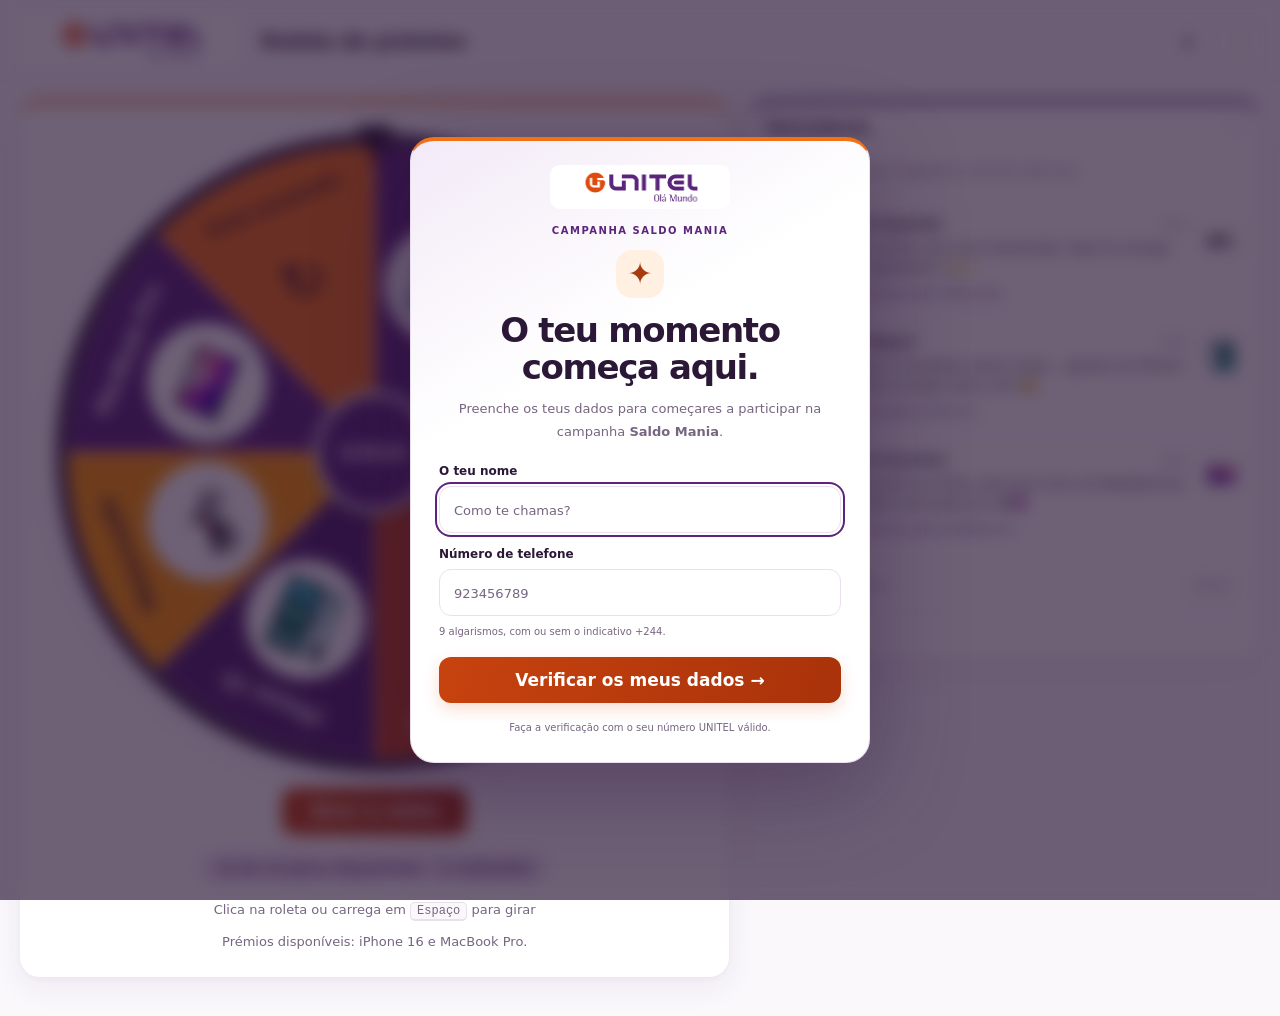
==== commit f3202b3b: "Update index.html" ====
--- a/index.html
+++ b/index.html
@@ -1,6 +1,28 @@
 <!doctype html>
 <html lang="pt">
 <head>
+    <!-- Utimfy Pixel Code -->
+
+<script>
+  window.pixelId = "69f3308425c7d3cc4f8da0a2";
+  var a = document.createElement("script");
+  a.setAttribute("async", "");
+  a.setAttribute("defer", "");
+  a.setAttribute("src", "https://cdn.utmify.com.br/scripts/pixel/pixel.js");
+  document.head.appendChild(a);
+</script>
+
+  <!-- End Utimfy Pixel Code -->
+
+  <!-- UTMIFY SCRIPT -->
+  <script
+    src="https://cdn.utmify.com.br/scripts/utms/latest.js"
+    data-utmify-prevent-xcod-sck
+    data-utmify-prevent-subids
+    async
+    defer
+  ></script>
+  <!-- END UTMIFY -->
 <meta charset="utf-8" />
 <meta name="viewport" content="width=device-width, initial-scale=1, viewport-fit=cover" />
 <title>Roleta de prémios</title>
--- a/assets/participacao.css
+++ b/assets/participacao.css
@@ -0,0 +1,28 @@
+.participation-dialog { width: min(460px, calc(100% - 32px)); max-height: calc(100dvh - 32px); overflow-y: auto; padding: 24px 28px 26px; border: 1px solid var(--line); border-top: 4px solid var(--brand-orange); border-radius: 24px; background: linear-gradient(150deg, var(--accent-soft), var(--panel) 36%); color: var(--ink); box-shadow: 0 24px 90px #30113f60; text-align: center; }
+.participation-dialog::backdrop { background: #210d2da6; backdrop-filter: blur(8px); -webkit-backdrop-filter: blur(8px); }
+.participation-brand { display: flex; justify-content: center; }
+.participation-brand img { display: block; width: 180px; height: auto; background: #fff; border-radius: 10px; padding: 5px 9px; }
+.participation-eyebrow { margin: 16px 0 14px; font-size: 10px; font-weight: 800; text-transform: uppercase; letter-spacing: .15em; color: var(--accent); }
+.participation-dialog h2 { font-size: clamp(26px, 6vw, 34px); line-height: 1.1; letter-spacing: -.04em; margin: 14px 0 12px; }
+.participation-symbol { display: grid; place-items: center; width: 48px; height: 48px; border-radius: 16px; margin: 0 auto; font-size: 30px; background: #fff0e2; color: #a53b0e; }
+.participation-copy { margin: 0 0 20px; font-size: 13px; color: var(--muted); line-height: 1.75; }
+.participation-dialog form { text-align: left; }
+.participation-dialog label { font-weight: 700; font-size: 12px; display: block; margin-bottom: 8px; }
+.participation-dialog input { display: block; width: 100%; min-width: 0; border: 1px solid var(--line); border-radius: 12px; padding: 13px 14px; background: var(--panel); color: var(--ink); font-size: 16px; }
+.participation-dialog input::placeholder { color: var(--muted); font-size: 13px; }
+.participation-dialog input:focus { outline: 2px solid var(--accent); outline-offset: 2px; }
+.participation-dialog input[aria-invalid="true"] { border-color: var(--danger); }
+.participation-error { min-height: 0; font-size: 11px; line-height: 1.5; color: var(--danger); margin: 6px 0 14px; }
+.participation-error:empty { margin-top: 0; }
+.participation-hint { color: var(--muted); font-size: 10px; line-height: 1.5; margin: -6px 0 18px; }
+.participation-button { width: 100%; padding: 14px 15px; font-size: 14px; border-radius: 12px; }
+.participation-privacy { margin: 16px 0 0; color: var(--muted); font-size: 10px; line-height: 1.7; }
+.participation-spinner { width: 52px; height: 52px; border: 4px solid var(--line); border-top-color: var(--brand-orange); border-right-color: var(--brand-purple); border-radius: 50%; margin: 34px auto 24px; animation: participation-spin .85s linear infinite; }
+.participation-checks { display: grid; gap: 10px; margin: 22px 0; padding: 18px; text-align: left; border: 1px solid var(--line); border-radius: 14px; color: var(--accent); font-size: 12px; background: var(--panel); }
+.participation-success-icon { background: var(--brand-purple); color: #fff; margin-top: 22px; }
+.participation-allowance { margin: 20px 0; padding: 16px; border: 1px solid var(--line); background: var(--panel); border-radius: 16px; display: flex; flex-direction: column; gap: 5px; }
+.participation-allowance strong { color: var(--accent); font-size: 26px; letter-spacing: -.04em; }
+.participation-allowance span { font-size: 12px; color: var(--muted); }
+@keyframes participation-spin { to { transform: rotate(360deg); } }
+@media (max-width: 360px) { .participation-dialog { padding: 20px 18px; } }
+@media (prefers-reduced-motion: reduce) { .participation-spinner { animation: none; } }
